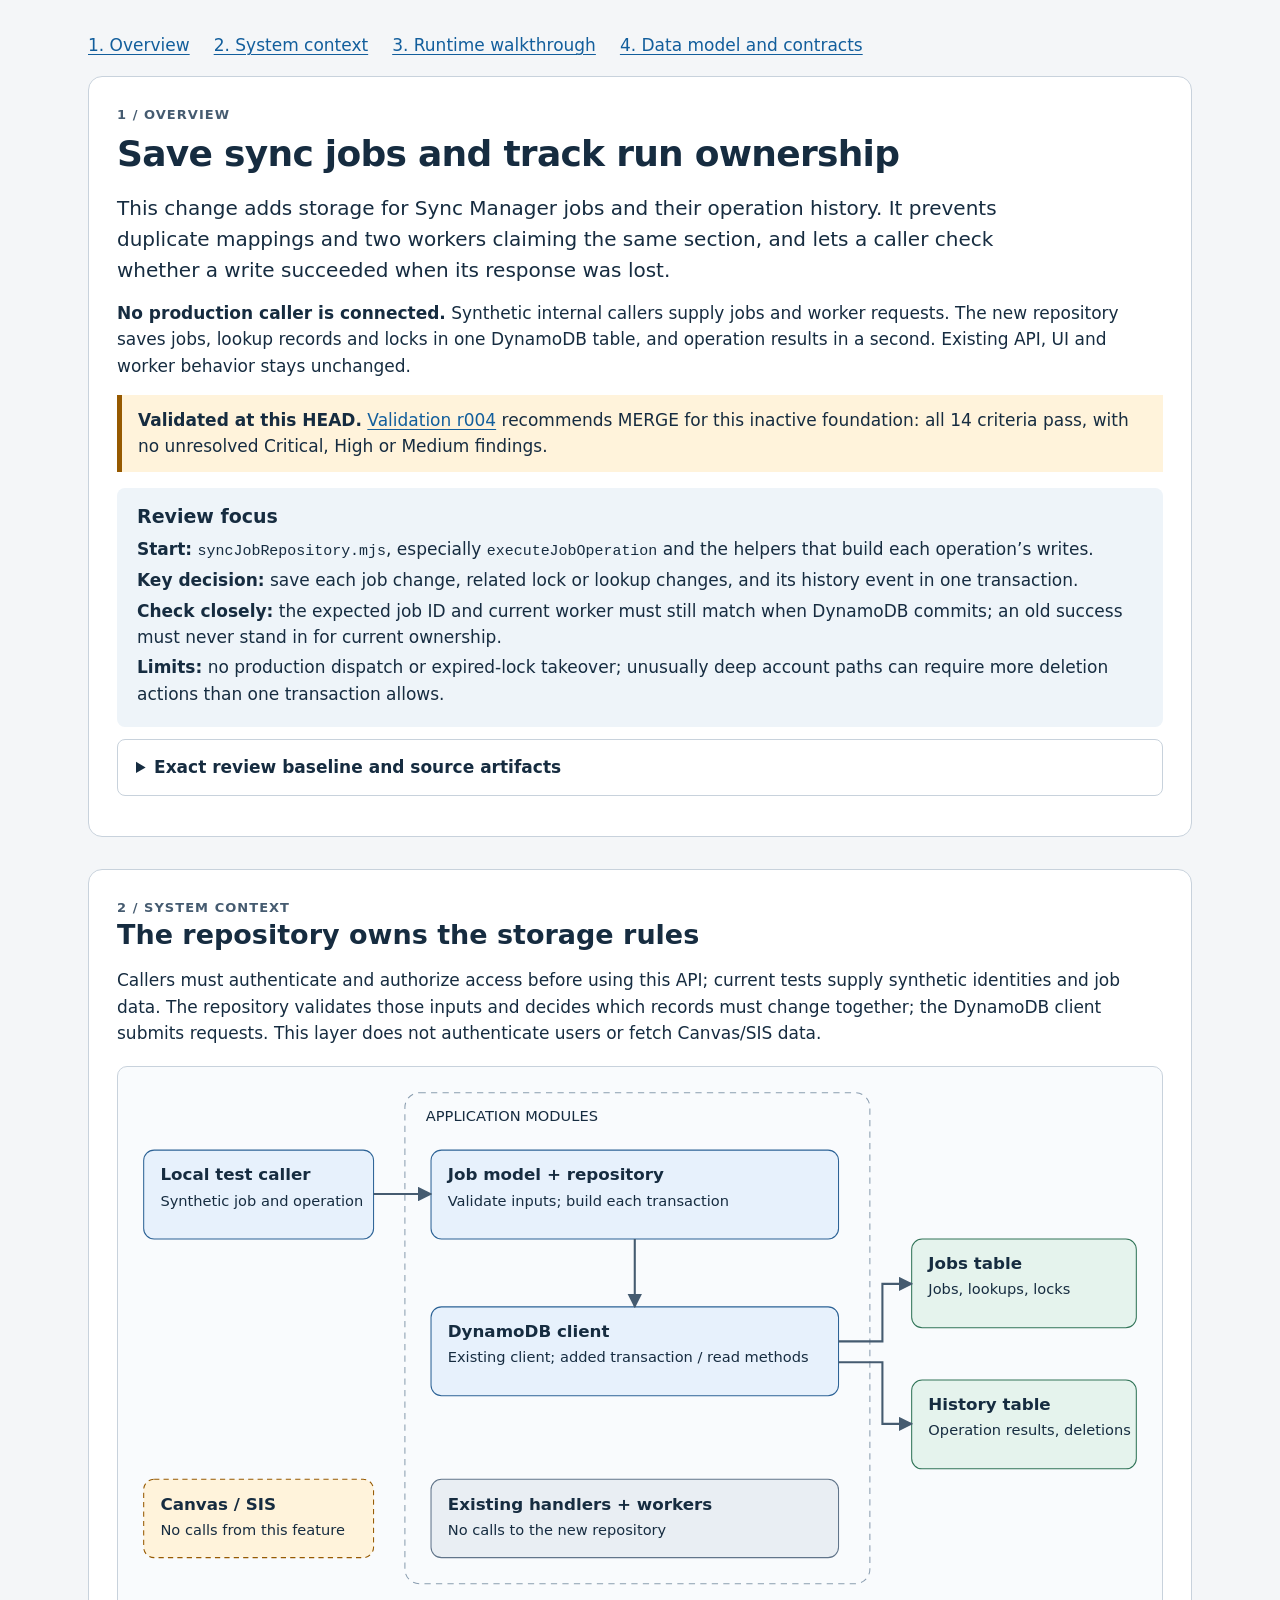
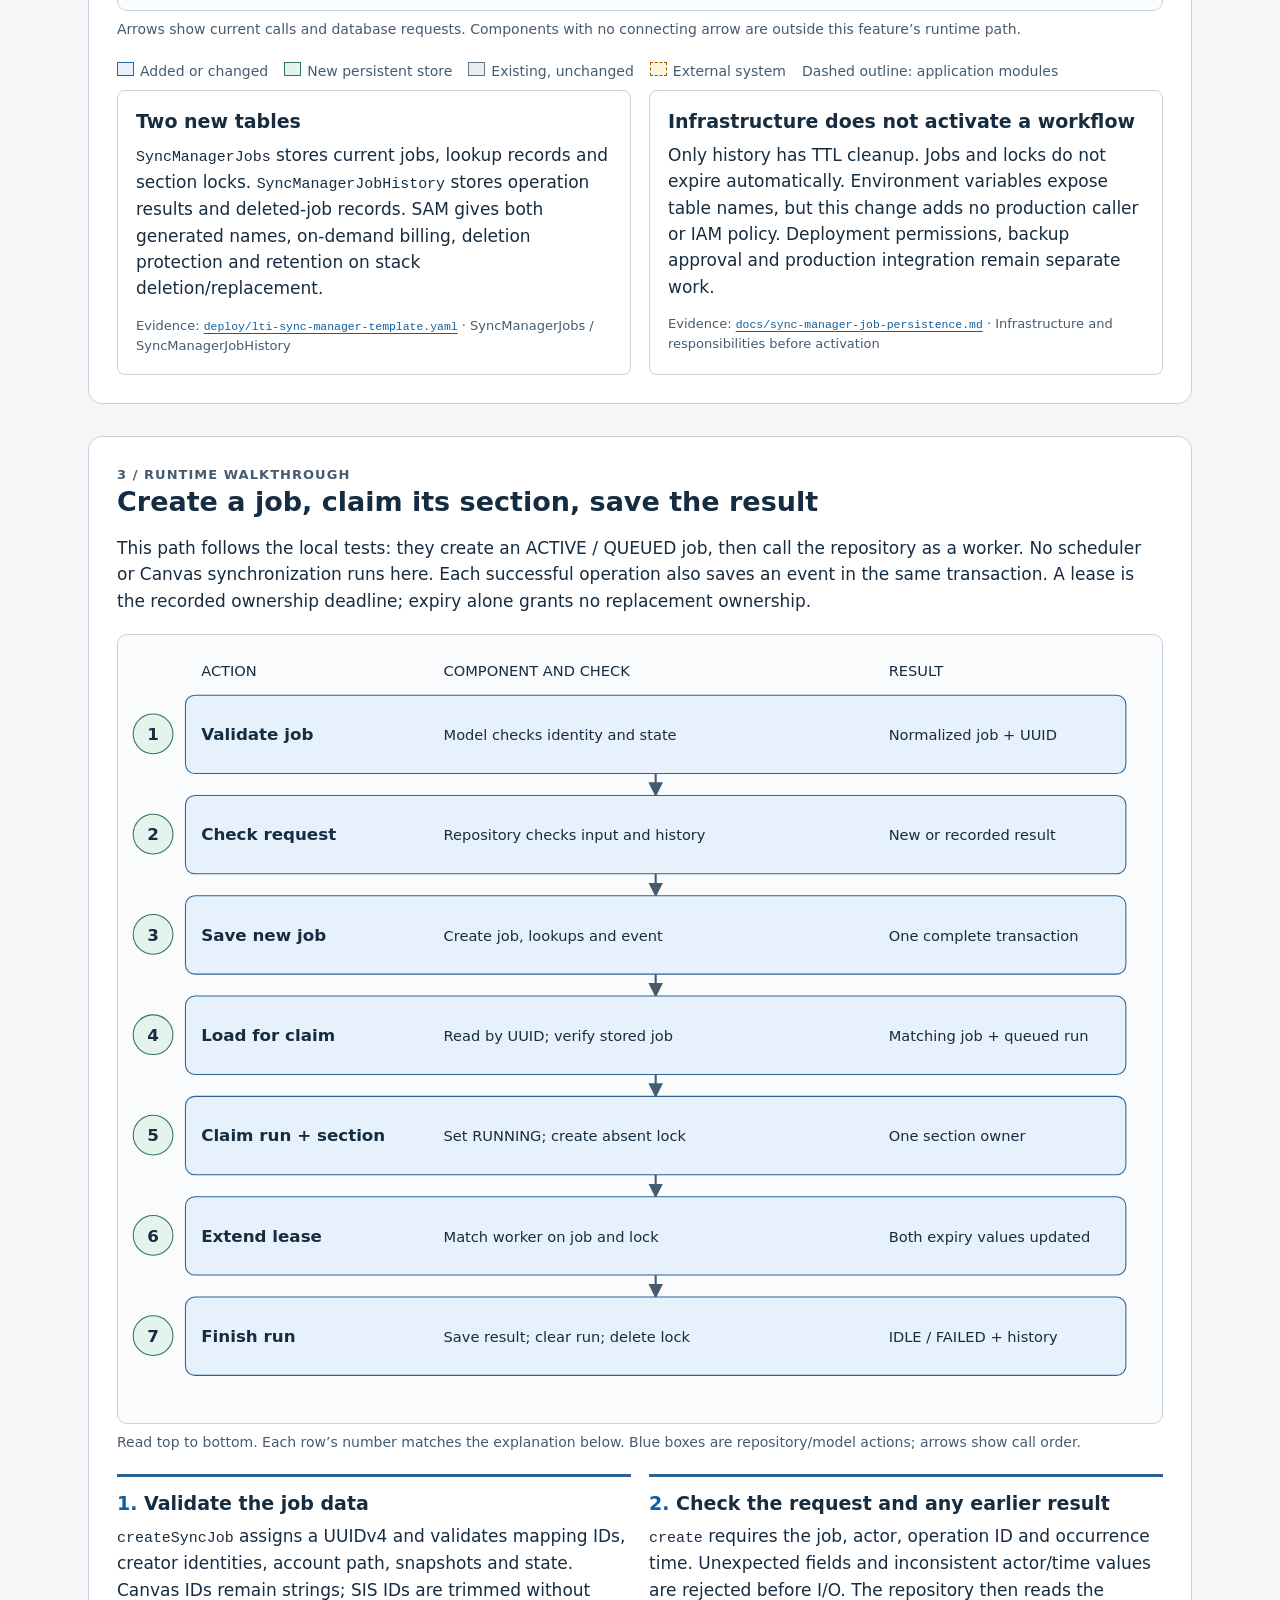
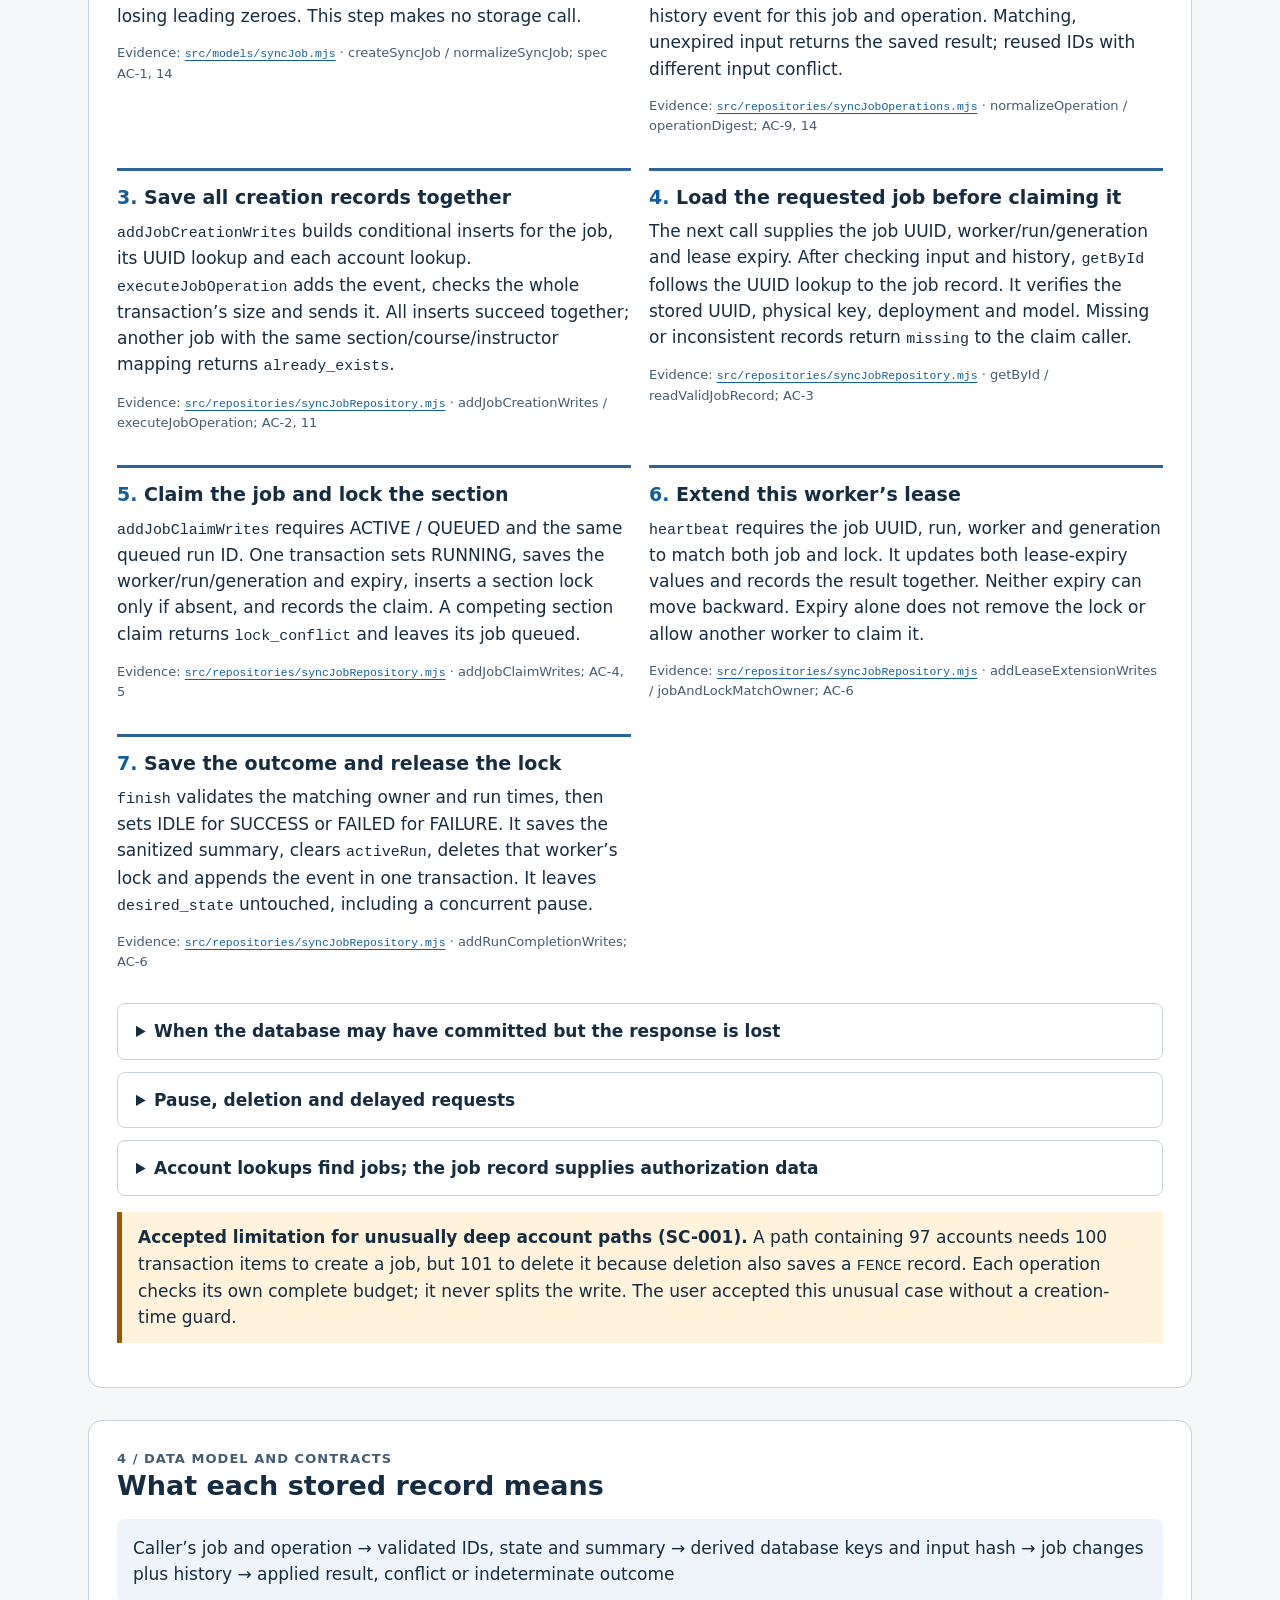
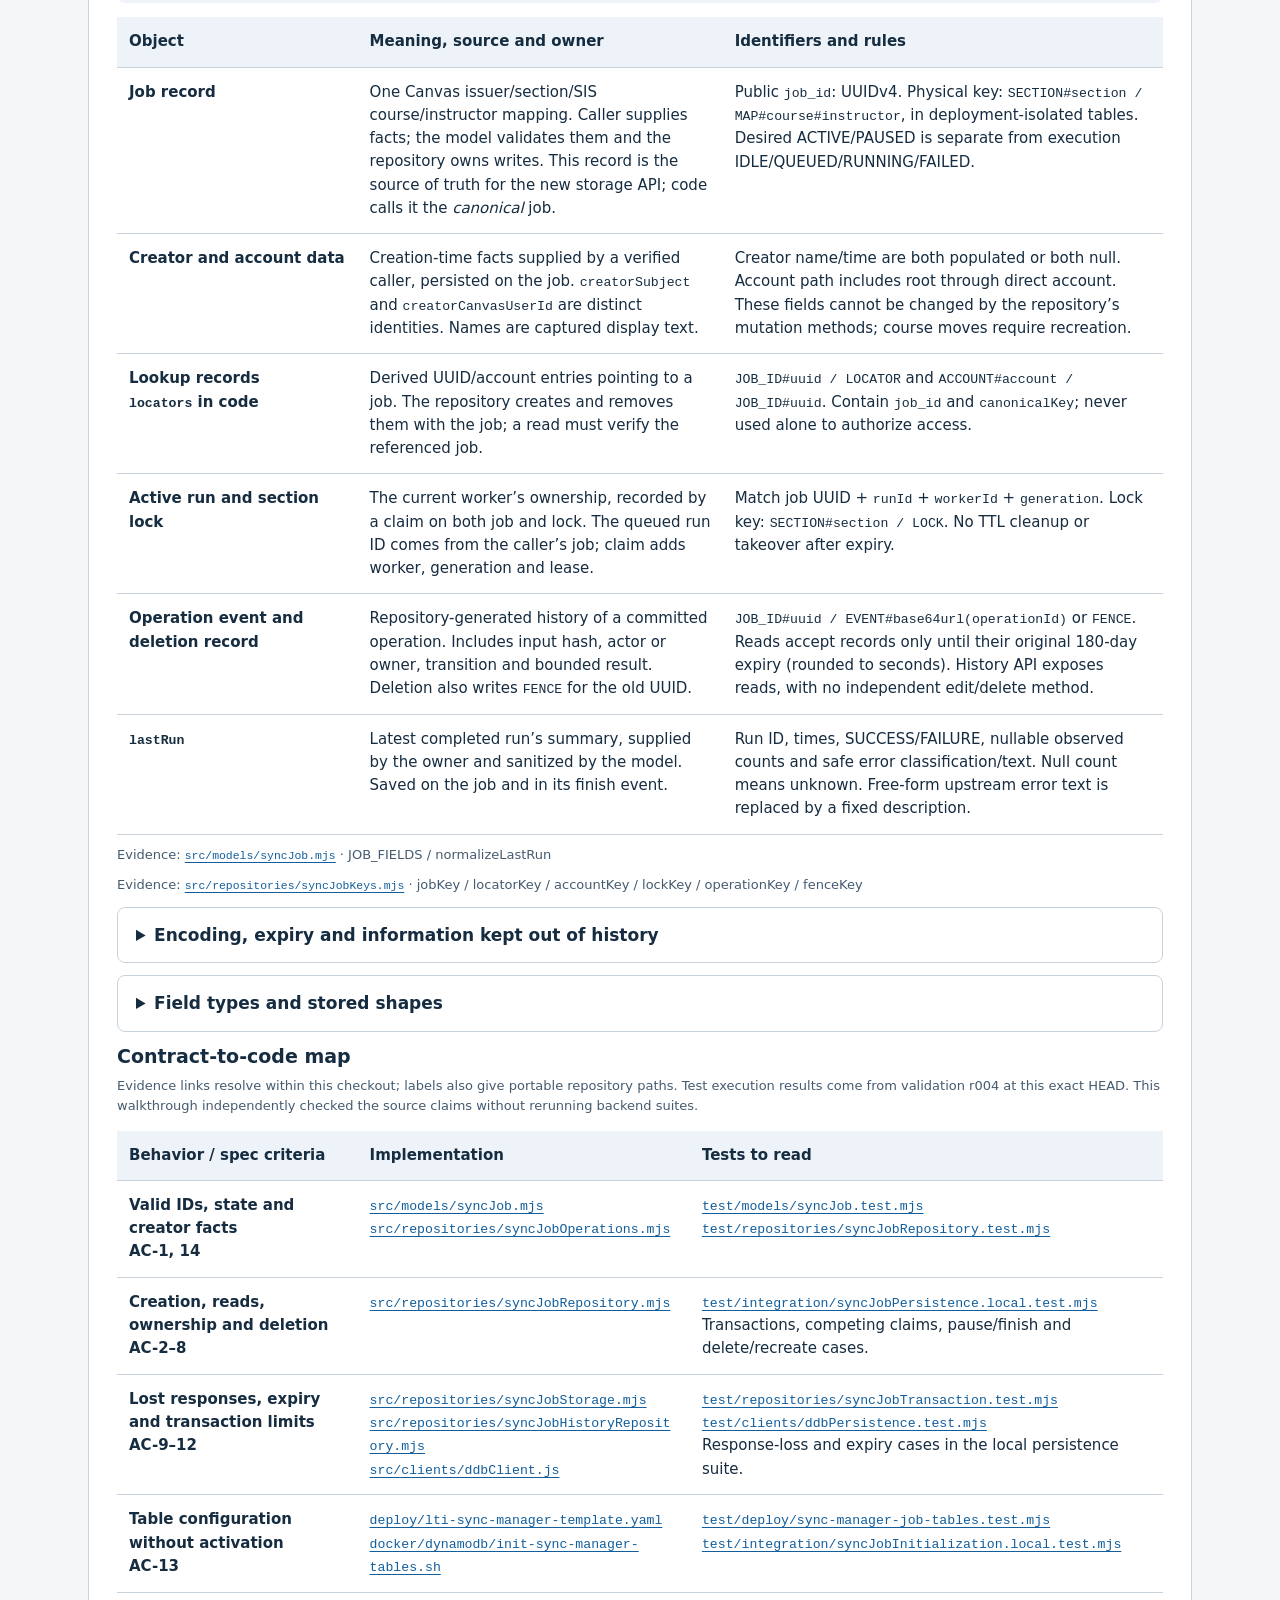
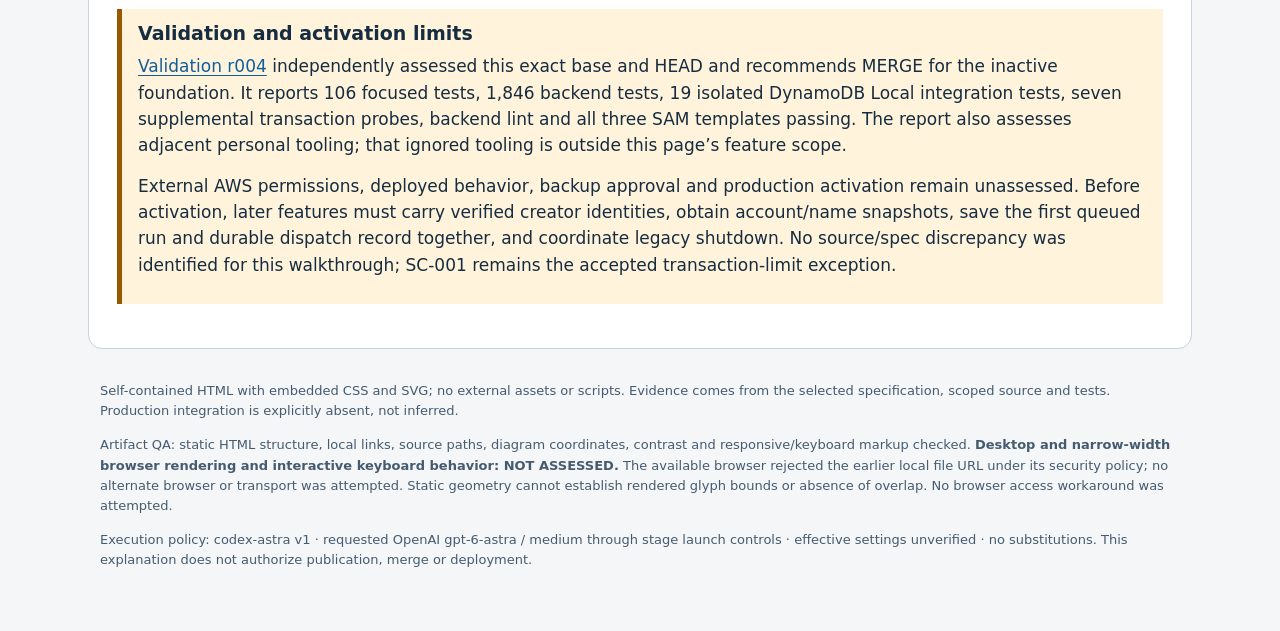
==== orbit/sync-manager-job-persistence-foundation/walkthrough-r003.html @ edbf06b1 "added orbit persistence walkthrough" ====
<!doctype html><html lang="en"><head><meta charset="utf-8"><meta name="viewport" content="width=device-width,initial-scale=1"><title>Sync Manager job storage — review walkthrough r003</title><style>*{box-sizing:border-box}html{scroll-behavior:auto}body{margin:0;background:#f4f6f8;color:#162c40;font:17px/1.55 system-ui,-apple-system,BlinkMacSystemFont,"Segoe UI",sans-serif}main{max-width:1160px;margin:auto;padding:32px 28px}section{margin:0 0 32px;background:white;border:1px solid #c8d2dc;border-radius:14px;padding:28px;scroll-margin-top:20px}h1{font-size:36px;line-height:1.15;margin:8px 0 18px;letter-spacing:-.02em}h2{font-size:27px;line-height:1.25;margin:0 0 16px}h3{font-size:19px;line-height:1.3;margin:0 0 8px}p{margin:8px 0 14px}a{color:#125e9c;text-underline-offset:3px}a:hover{text-decoration-thickness:3px}a:focus-visible,summary:focus-visible,.diagram:focus-visible,.table-wrap:focus-visible{outline:3px solid #8b3800;outline-offset:4px}nav{display:flex;flex-wrap:wrap;gap:12px 24px;margin:0 0 18px}.eyebrow{color:#455b70;font-size:13px;font-weight:750;letter-spacing:.08em;text-transform:uppercase}.lead{font-size:20px;max-width:950px}.notice{border-left:5px solid #965900;background:#fff3db;padding:12px 16px;margin:16px 0}.focus{background:#eef4f9;padding:16px 20px;border-radius:8px}.focus p{margin:4px 0}.meta{font-size:13px;color:#455b70}.meta code{font-size:12px}.grid{display:grid;grid-template-columns:1fr 1fr;gap:18px}.card{border:1px solid #c8d2dc;border-radius:8px;padding:18px}.evidence{display:block;font-size:13px;color:#455b70;margin-top:10px}code{font-family:ui-monospace,SFMono-Regular,Consolas,monospace;font-size:.88em;overflow-wrap:anywhere}figure{margin:20px 0}.diagram{overflow-x:auto;border:1px solid #c8d2dc;border-radius:10px;background:#f9fbfd;padding:10px}svg{display:block;width:100%;min-width:770px;height:auto}svg text{font-family:system-ui,-apple-system,sans-serif;fill:#162c40;font-size:16px}svg .small{font-size:14px}svg .bold{font-weight:700}figcaption,.legend{font-size:14px;color:#455b70;margin:8px 0}.legend{display:flex;gap:16px;flex-wrap:wrap}.key:before{content:"";display:inline-block;width:15px;height:12px;margin-right:6px;border:1px solid #61758a;background:#e9eef3}.key.new:before{background:#e7f1fc;border-color:#2d6396}.key.store:before{background:#e5f3ed;border-color:#327559}.key.external:before{background:#fff3db;border-style:dashed;border-color:#965900}.steps{list-style:none;counter-reset:steps;padding:0;display:grid;grid-template-columns:1fr 1fr;gap:18px}.steps li{counter-increment:steps;border-top:3px solid #2d6396;padding:14px 0}.steps h3:before{content:counter(steps) ". ";color:#125e9c}details{border:1px solid #c8d2dc;border-radius:8px;padding:14px 18px;margin:12px 0}summary{cursor:pointer;font-weight:700}details[open] summary{margin-bottom:14px}.table-wrap{overflow-x:auto}table{border-collapse:collapse;width:100%;font-size:15px;min-width:760px}th,td{text-align:left;vertical-align:top;border-bottom:1px solid #c8d2dc;padding:13px 12px}thead th{background:#edf3f8}tbody th{width:23%}.lineage{background:#eef4f9;padding:16px;border-radius:8px}footer{font-size:13px;color:#455b70;padding:0 12px 28px}ul{padding-left:23px}.skip{position:absolute;top:-100px;background:white;padding:12px}.skip:focus{top:4px;left:4px} @media(max-width:700px){main{padding:18px 12px}section{padding:20px 16px}h1{font-size:29px}h2{font-size:24px}.lead{font-size:18px}.grid,.steps{grid-template-columns:1fr}nav{gap:10px 16px}}@media print{body{background:white}main{max-width:none;padding:0}section{break-inside:avoid;page-break-inside:auto}nav,.skip{display:none}details{break-inside:avoid}}</style></head><body><a class="skip" href="#overview">Skip to overview</a><main><nav aria-label="Walkthrough sections"><a href="#overview">1. Overview</a><a href="#context">2. System context</a><a href="#runtime">3. Runtime walkthrough</a><a href="#contracts">4. Data model and contracts</a></nav>
<section id="overview" aria-labelledby="overview-heading"><div class="eyebrow">1 / Overview</div><h1 id="overview-heading">Save sync jobs and track run ownership</h1><p class="lead">This change adds storage for Sync Manager jobs and their operation history. It prevents duplicate mappings and two workers claiming the same section, and lets a caller check whether a write succeeded when its response was lost.</p><p><strong>No production caller is connected.</strong> Synthetic internal callers supply jobs and worker requests. The new repository saves jobs, lookup records and locks in one DynamoDB table, and operation results in a second. Existing API, UI and worker behavior stays unchanged.</p><div class="notice"><strong>Validated at this HEAD.</strong> <a href="../validation/validation-r004.md">Validation r004</a> recommends MERGE for this inactive foundation: all 14 criteria pass, with no unresolved Critical, High or Medium findings.</div><div class="focus"><h3>Review focus</h3><p><strong>Start:</strong> <code>syncJobRepository.mjs</code>, especially <code>executeJobOperation</code> and the helpers that build each operation’s writes.</p><p><strong>Key decision:</strong> save each job change, related lock or lookup changes, and its history event in one transaction.</p><p><strong>Check closely:</strong> the expected job ID and current worker must still match when DynamoDB commits; an old success must never stand in for current ownership.</p><p><strong>Limits:</strong> no production dispatch or expired-lock takeover; unusually deep account paths can require more deletion actions than one transaction allows.</p></div><details><summary>Exact review baseline and source artifacts</summary><p class="meta"><strong>Scope:</strong> full feature; no parent slices.<br><strong>BASE_REF:</strong> <code>d268d46f280cad1e3c72d91710f0715aad448614</code><br><strong>HEAD_REF:</strong> <code>688cba8c1a15430df081d29bf8e51b1354ecb012</code><br><strong>HEAD tree:</strong> <code>2defd126bb9c36b8cdbaefd891c8d96a2181274a</code><br><strong>Generated:</strong> 2026-09-18T01:47:40+00:00 · approved <a href="../specification/spec-r002.md">spec r002</a> · <a href="../run.md">run index</a></p></details></section>
<section id="context" aria-labelledby="context-heading"><div class="eyebrow">2 / System context</div><h2 id="context-heading">The repository owns the storage rules</h2><p>Callers must authenticate and authorize access before using this API; current tests supply synthetic identities and job data. The repository validates those inputs and decides which records must change together; the DynamoDB client submits requests. This layer does not authenticate users or fetch Canvas/SIS data.</p><figure><div class="diagram" tabindex="0" role="region" aria-label="System diagram; scroll horizontally on narrow screens"><svg viewBox="0 0 980 500" role="img" aria-labelledby="context-title context-desc"><title id="context-title">New storage modules and their current callers</title><desc id="context-desc">Local tests call the new job model and repository. The repository uses the existing DynamoDB client with added methods to read and write two new tables. Existing application handlers and workers are not connected to this repository; Canvas and SIS are not called.</desc><defs><marker id="context-arrow" viewBox="0 0 10 10" refX="9" refY="5" markerWidth="7" markerHeight="7" orient="auto"><path d="M0 0 L10 5 L0 10z" fill="#455b70"/></marker></defs><rect x="265" y="15" width="445" height="470" rx="14" fill="none" stroke="#8b9eb0" stroke-dasharray="6 5"/><text x="285" y="42" class="small">APPLICATION MODULES</text><rect x="15" y="70" width="220" height="85" rx="10" fill="#e7f1fc" stroke="#2d6396"/><text x="31" y="99" class="bold">Local test caller</text><text x="31" y="123" class="small">Synthetic job and operation</text><rect x="290" y="70" width="390" height="85" rx="10" fill="#e7f1fc" stroke="#2d6396"/><text x="306" y="99" class="bold">Job model + repository</text><text x="306" y="123" class="small">Validate inputs; build each transaction</text><rect x="290" y="220" width="390" height="85" rx="10" fill="#e7f1fc" stroke="#2d6396"/><text x="306" y="249" class="bold">DynamoDB client</text><text x="306" y="273" class="small">Existing client; added transaction / read methods</text><rect x="750" y="155" width="215" height="85" rx="10" fill="#e5f3ed" stroke="#327559"/><text x="766" y="184" class="bold">Jobs table</text><text x="766" y="208" class="small">Jobs, lookups, locks</text><rect x="750" y="290" width="215" height="85" rx="10" fill="#e5f3ed" stroke="#327559"/><text x="766" y="319" class="bold">History table</text><text x="766" y="343" class="small">Operation results, deletions</text><rect x="290" y="385" width="390" height="75" rx="10" fill="#e9eef3" stroke="#61758a"/><text x="306" y="414" class="bold">Existing handlers + workers</text><text x="306" y="438" class="small">No calls to the new repository</text><rect x="15" y="385" width="220" height="75" rx="10" fill="#fff3db" stroke="#965900" stroke-dasharray="5 4"/><text x="31" y="414" class="bold">Canvas / SIS</text><text x="31" y="438" class="small">No calls from this feature</text><path d="M235 112 H290" fill="none" stroke="#455b70" stroke-width="2" marker-end="url(#context-arrow)"/><path d="M485 155 V220" fill="none" stroke="#455b70" stroke-width="2" marker-end="url(#context-arrow)"/><path d="M680 253 H722 V198 H750" fill="none" stroke="#455b70" stroke-width="2" marker-end="url(#context-arrow)"/><path d="M680 273 H722 V332 H750" fill="none" stroke="#455b70" stroke-width="2" marker-end="url(#context-arrow)"/></svg></div><figcaption>Arrows show current calls and database requests. Components with no connecting arrow are outside this feature’s runtime path.</figcaption></figure><div class="legend" aria-label="Diagram legend"><span class="key new">Added or changed</span><span class="key store">New persistent store</span><span class="key">Existing, unchanged</span><span class="key external">External system</span><span>Dashed outline: application modules</span></div><div class="grid"><div class="card"><h3>Two new tables</h3><p><code>SyncManagerJobs</code> stores current jobs, lookup records and section locks. <code>SyncManagerJobHistory</code> stores operation results and deleted-job records. SAM gives both generated names, on-demand billing, deletion protection and retention on stack deletion/replacement.</p><span class="evidence">Evidence: <a href="../../../../../deploy/lti-sync-manager-template.yaml"><code>deploy/lti-sync-manager-template.yaml</code></a> · SyncManagerJobs / SyncManagerJobHistory</span></div><div class="card"><h3>Infrastructure does not activate a workflow</h3><p>Only history has TTL cleanup. Jobs and locks do not expire automatically. Environment variables expose table names, but this change adds no production caller or IAM policy. Deployment permissions, backup approval and production integration remain separate work.</p><span class="evidence">Evidence: <a href="../../../../../docs/sync-manager-job-persistence.md"><code>docs/sync-manager-job-persistence.md</code></a> · Infrastructure and responsibilities before activation</span></div></div></section>
<section id="runtime" aria-labelledby="runtime-heading"><div class="eyebrow">3 / Runtime walkthrough</div><h2 id="runtime-heading">Create a job, claim its section, save the result</h2><p>This path follows the local tests: they create an ACTIVE / QUEUED job, then call the repository as a worker. No scheduler or Canvas synchronization runs here. Each successful operation also saves an event in the same transaction. A lease is the recorded ownership deadline; expiry alone grants no replacement ownership.</p><figure><div class="diagram" tabindex="0" role="region" aria-label="Numbered runtime diagram; scroll horizontally on narrow screens"><svg viewBox="0 0 980 735" role="img" aria-labelledby="runtime-title runtime-desc"><title id="runtime-title">A local test creates, claims and completes a sync job</title><desc id="runtime-desc">Seven steps show input validation, replay checks, creation, verified lookup, claiming a section, extending ownership and completion. Writes update the job and related records together with an operation event. The text below explains each step and the failure paths.</desc><defs><marker id="runtime-arrow" viewBox="0 0 10 10" refX="9" refY="5" markerWidth="7" markerHeight="7" orient="auto"><path d="M0 0 L10 5 L0 10z" fill="#455b70"/></marker></defs><text x="70" y="30" class="small">ACTION</text><text x="302" y="30" class="small">COMPONENT AND CHECK</text><text x="728" y="30" class="small">RESULT</text><rect x="55" y="48" width="900" height="75" rx="9" fill="#e7f1fc" stroke="#2d6396"/><circle cx="24" cy="85" r="19" fill="#e5f3ed" stroke="#327559"/><text x="24" y="91" text-anchor="middle" class="bold">1</text><text x="70" y="91" class="bold">Validate job</text><text x="302" y="91" class="small">Model checks identity and state</text><text x="728" y="91" class="small">Normalized job + UUID</text><path d="M505 123 V144" fill="none" stroke="#455b70" stroke-width="2" marker-end="url(#runtime-arrow)"/><rect x="55" y="144" width="900" height="75" rx="9" fill="#e7f1fc" stroke="#2d6396"/><circle cx="24" cy="181" r="19" fill="#e5f3ed" stroke="#327559"/><text x="24" y="187" text-anchor="middle" class="bold">2</text><text x="70" y="187" class="bold">Check request</text><text x="302" y="187" class="small">Repository checks input and history</text><text x="728" y="187" class="small">New or recorded result</text><path d="M505 219 V240" fill="none" stroke="#455b70" stroke-width="2" marker-end="url(#runtime-arrow)"/><rect x="55" y="240" width="900" height="75" rx="9" fill="#e7f1fc" stroke="#2d6396"/><circle cx="24" cy="277" r="19" fill="#e5f3ed" stroke="#327559"/><text x="24" y="283" text-anchor="middle" class="bold">3</text><text x="70" y="283" class="bold">Save new job</text><text x="302" y="283" class="small">Create job, lookups and event</text><text x="728" y="283" class="small">One complete transaction</text><path d="M505 315 V336" fill="none" stroke="#455b70" stroke-width="2" marker-end="url(#runtime-arrow)"/><rect x="55" y="336" width="900" height="75" rx="9" fill="#e7f1fc" stroke="#2d6396"/><circle cx="24" cy="373" r="19" fill="#e5f3ed" stroke="#327559"/><text x="24" y="379" text-anchor="middle" class="bold">4</text><text x="70" y="379" class="bold">Load for claim</text><text x="302" y="379" class="small">Read by UUID; verify stored job</text><text x="728" y="379" class="small">Matching job + queued run</text><path d="M505 411 V432" fill="none" stroke="#455b70" stroke-width="2" marker-end="url(#runtime-arrow)"/><rect x="55" y="432" width="900" height="75" rx="9" fill="#e7f1fc" stroke="#2d6396"/><circle cx="24" cy="469" r="19" fill="#e5f3ed" stroke="#327559"/><text x="24" y="475" text-anchor="middle" class="bold">5</text><text x="70" y="475" class="bold">Claim run + section</text><text x="302" y="475" class="small">Set RUNNING; create absent lock</text><text x="728" y="475" class="small">One section owner</text><path d="M505 507 V528" fill="none" stroke="#455b70" stroke-width="2" marker-end="url(#runtime-arrow)"/><rect x="55" y="528" width="900" height="75" rx="9" fill="#e7f1fc" stroke="#2d6396"/><circle cx="24" cy="565" r="19" fill="#e5f3ed" stroke="#327559"/><text x="24" y="571" text-anchor="middle" class="bold">6</text><text x="70" y="571" class="bold">Extend lease</text><text x="302" y="571" class="small">Match worker on job and lock</text><text x="728" y="571" class="small">Both expiry values updated</text><path d="M505 603 V624" fill="none" stroke="#455b70" stroke-width="2" marker-end="url(#runtime-arrow)"/><rect x="55" y="624" width="900" height="75" rx="9" fill="#e7f1fc" stroke="#2d6396"/><circle cx="24" cy="661" r="19" fill="#e5f3ed" stroke="#327559"/><text x="24" y="667" text-anchor="middle" class="bold">7</text><text x="70" y="667" class="bold">Finish run</text><text x="302" y="667" class="small">Save result; clear run; delete lock</text><text x="728" y="667" class="small">IDLE / FAILED + history</text></svg></div><figcaption>Read top to bottom. Each row’s number matches the explanation below. Blue boxes are repository/model actions; arrows show call order.</figcaption></figure><ol class="steps">
<li><h3>Validate the job data</h3><p><code>createSyncJob</code> assigns a UUIDv4 and validates mapping IDs, creator identities, account path, snapshots and state. Canvas IDs remain strings; SIS IDs are trimmed without losing leading zeroes. This step makes no storage call.</p><span class="evidence">Evidence: <a href="../../../../../src/models/syncJob.mjs"><code>src/models/syncJob.mjs</code></a> · createSyncJob / normalizeSyncJob; spec AC-1, 14</span></li>
<li><h3>Check the request and any earlier result</h3><p><code>create</code> requires the job, actor, operation ID and occurrence time. Unexpected fields and inconsistent actor/time values are rejected before I/O. The repository then reads the history event for this job and operation. Matching, unexpired input returns the saved result; reused IDs with different input conflict.</p><span class="evidence">Evidence: <a href="../../../../../src/repositories/syncJobOperations.mjs"><code>src/repositories/syncJobOperations.mjs</code></a> · normalizeOperation / operationDigest; AC-9, 14</span></li>
<li><h3>Save all creation records together</h3><p><code>addJobCreationWrites</code> builds conditional inserts for the job, its UUID lookup and each account lookup. <code>executeJobOperation</code> adds the event, checks the whole transaction’s size and sends it. All inserts succeed together; another job with the same section/course/instructor mapping returns <code>already_exists</code>.</p><span class="evidence">Evidence: <a href="../../../../../src/repositories/syncJobRepository.mjs"><code>src/repositories/syncJobRepository.mjs</code></a> · addJobCreationWrites / executeJobOperation; AC-2, 11</span></li>
<li><h3>Load the requested job before claiming it</h3><p>The next call supplies the job UUID, worker/run/generation and lease expiry. After checking input and history, <code>getById</code> follows the UUID lookup to the job record. It verifies the stored UUID, physical key, deployment and model. Missing or inconsistent records return <code>missing</code> to the claim caller.</p><span class="evidence">Evidence: <a href="../../../../../src/repositories/syncJobRepository.mjs"><code>src/repositories/syncJobRepository.mjs</code></a> · getById / readValidJobRecord; AC-3</span></li>
<li><h3>Claim the job and lock the section</h3><p><code>addJobClaimWrites</code> requires ACTIVE / QUEUED and the same queued run ID. One transaction sets RUNNING, saves the worker/run/generation and expiry, inserts a section lock only if absent, and records the claim. A competing section claim returns <code>lock_conflict</code> and leaves its job queued.</p><span class="evidence">Evidence: <a href="../../../../../src/repositories/syncJobRepository.mjs"><code>src/repositories/syncJobRepository.mjs</code></a> · addJobClaimWrites; AC-4, 5</span></li>
<li><h3>Extend this worker’s lease</h3><p><code>heartbeat</code> requires the job UUID, run, worker and generation to match both job and lock. It updates both lease-expiry values and records the result together. Neither expiry can move backward. Expiry alone does not remove the lock or allow another worker to claim it.</p><span class="evidence">Evidence: <a href="../../../../../src/repositories/syncJobRepository.mjs"><code>src/repositories/syncJobRepository.mjs</code></a> · addLeaseExtensionWrites / jobAndLockMatchOwner; AC-6</span></li>
<li><h3>Save the outcome and release the lock</h3><p><code>finish</code> validates the matching owner and run times, then sets IDLE for SUCCESS or FAILED for FAILURE. It saves the sanitized summary, clears <code>activeRun</code>, deletes that worker’s lock and appends the event in one transaction. It leaves <code>desired_state</code> untouched, including a concurrent pause.</p><span class="evidence">Evidence: <a href="../../../../../src/repositories/syncJobRepository.mjs"><code>src/repositories/syncJobRepository.mjs</code></a> · addRunCompletionWrites; AC-6</span></li></ol>
<details><summary>When the database may have committed but the response is lost</summary><p>The client disables automatic SDK transaction retries. For an uncertain result, the repository reads the exact operation event instead of resending the write. A matching unexpired event returns <code>status: 'applied', recovered: true</code>. Missing, expired or unreadable history returns <code>indeterminate</code>: the caller still cannot tell whether the write committed.</p><p><code>checkOperationOutcome(type, input)</code> checks again without writing. The caller keeps the original operation ID, input and timestamps. Use operation type <code>desired</code> when checking a <code>changeDesiredState</code> result. Confirmed contention/capacity failures use bounded retries; business-condition failures and invalid requests are handled separately.</p><p>For a recovered claim, <code>ownershipCurrent</code> is true only if the current job and section lock still match that worker. A previously successful claim alone does not allow a worker to start external work.</p><span class="evidence">Evidence: <a href="../../../../../src/repositories/syncJobRepository.mjs"><code>src/repositories/syncJobRepository.mjs</code></a> · checkOperationOutcome / checkRecordedOperationResult / executeJobOperation</span><span class="evidence">Evidence: <a href="../../../../../src/clients/ddbClient.js"><code>src/clients/ddbClient.js</code></a> · transactWrite</span><span class="evidence">Evidence: <a href="../../../../../src/utils/errorClassifier.js"><code>src/utils/errorClassifier.js</code></a> · classifyDynamoDbTransactionError; AC-9, 12</span></details>
<details><summary>Pause, deletion and delayed requests</summary><p><strong>Pause first:</strong> a later claim fails. <strong>Claim first:</strong> pause changes desired state while the worker remains RUNNING and may still finish. Conditions are checked at commit, so a stale preliminary read cannot overwrite another operation’s fields.</p><p><strong>Delete:</strong> a nonrunning job can be removed together with every lookup record. The same transaction saves a deletion event and a deleted-job record, called <code>FENCE</code> in storage. Running jobs cannot be deleted.</p><p>A recreated mapping receives a new UUID. Every mutation checks the requested UUID; delayed requests for the deleted job cannot modify its replacement, even after deletion history expires. There is no lock takeover or recovery worker in this change.</p><span class="evidence">Evidence: <a href="../../../../../src/repositories/syncJobRepository.mjs"><code>src/repositories/syncJobRepository.mjs</code></a> · addDesiredStateWrite / addJobDeletionWrites; AC-4–8</span></details>
<details><summary>Account lookups find jobs; the job record supplies authorization data</summary><p><code>listJobLocatorsForAccount</code> returns lookup records and a continuation key. <code>loadJobsFromLocators</code> batch-loads the matching jobs with consistent reads, checks their UUID, key and deployment, and excludes missing or inconsistent jobs. Unprocessed keys are retried; exhausted retries throw <code>INCOMPLETE_READ</code>.</p><p><code>authorizationResource(job)</code> selects only the issuer, root account and inclusive account path for the existing authorization policy. Lookup records and display names never grant access. The existing list endpoint is not switched to these methods.</p><span class="evidence">Evidence: <a href="../../../../../src/repositories/syncJobRepository.mjs"><code>src/repositories/syncJobRepository.mjs</code></a> · listJobLocatorsForAccount / loadJobsFromLocators</span><span class="evidence">Evidence: <a href="../../../../../src/repositories/syncJobStorage.mjs"><code>src/repositories/syncJobStorage.mjs</code></a> · readBatch; AC-3, 12</span></details>
<div class="notice"><strong>Accepted limitation for unusually deep account paths (SC-001).</strong> A path containing 97 accounts needs 100 transaction items to create a job, but 101 to delete it because deletion also saves a <code>FENCE</code> record. Each operation checks its own complete budget; it never splits the write. The user accepted this unusual case without a creation-time guard.</div></section>
<section id="contracts" aria-labelledby="contracts-heading"><div class="eyebrow">4 / Data model and contracts</div><h2 id="contracts-heading">What each stored record means</h2><p class="lineage">Caller’s job and operation → validated IDs, state and summary → derived database keys and input hash → job changes plus history → applied result, conflict or indeterminate outcome</p><div class="table-wrap" tabindex="0" role="region" aria-label="Data objects; scroll horizontally on narrow screens"><table><thead><tr><th scope="col">Object</th><th scope="col">Meaning, source and owner</th><th scope="col">Identifiers and rules</th></tr></thead><tbody>
<tr><th scope="row">Job record</th><td>One Canvas issuer/section/SIS course/instructor mapping. Caller supplies facts; the model validates them and the repository owns writes. This record is the source of truth for the new storage API; code calls it the <em>canonical</em> job.</td><td>Public <code>job_id</code>: UUIDv4. Physical key: <code>SECTION#section / MAP#course#instructor</code>, in deployment-isolated tables. Desired ACTIVE/PAUSED is separate from execution IDLE/QUEUED/RUNNING/FAILED.</td></tr>
<tr><th scope="row">Creator and account data</th><td>Creation-time facts supplied by a verified caller, persisted on the job. <code>creatorSubject</code> and <code>creatorCanvasUserId</code> are distinct identities. Names are captured display text.</td><td>Creator name/time are both populated or both null. Account path includes root through direct account. These fields cannot be changed by the repository’s mutation methods; course moves require recreation.</td></tr>
<tr><th scope="row">Lookup records<br><code>locators</code> in code</th><td>Derived UUID/account entries pointing to a job. The repository creates and removes them with the job; a read must verify the referenced job.</td><td><code>JOB_ID#uuid / LOCATOR</code> and <code>ACCOUNT#account / JOB_ID#uuid</code>. Contain <code>job_id</code> and <code>canonicalKey</code>; never used alone to authorize access.</td></tr>
<tr><th scope="row">Active run and section lock</th><td>The current worker’s ownership, recorded by a claim on both job and lock. The queued run ID comes from the caller’s job; claim adds worker, generation and lease.</td><td>Match job UUID + <code>runId</code> + <code>workerId</code> + <code>generation</code>. Lock key: <code>SECTION#section / LOCK</code>. No TTL cleanup or takeover after expiry.</td></tr>
<tr><th scope="row">Operation event and deletion record</th><td>Repository-generated history of a committed operation. Includes input hash, actor or owner, transition and bounded result. Deletion also writes <code>FENCE</code> for the old UUID.</td><td><code>JOB_ID#uuid / EVENT#base64url(operationId)</code> or <code>FENCE</code>. Reads accept records only until their original 180-day expiry (rounded to seconds). History API exposes reads, with no independent edit/delete method.</td></tr>
<tr><th scope="row"><code>lastRun</code></th><td>Latest completed run’s summary, supplied by the owner and sanitized by the model. Saved on the job and in its finish event.</td><td>Run ID, times, SUCCESS/FAILURE, nullable observed counts and safe error classification/text. Null count means unknown. Free-form upstream error text is replaced by a fixed description.</td></tr>
</tbody></table></div><span class="evidence">Evidence: <a href="../../../../../src/models/syncJob.mjs"><code>src/models/syncJob.mjs</code></a> · JOB_FIELDS / normalizeLastRun</span><span class="evidence">Evidence: <a href="../../../../../src/repositories/syncJobKeys.mjs"><code>src/repositories/syncJobKeys.mjs</code></a> · jobKey / locatorKey / accountKey / lockKey / operationKey / fenceKey</span>
<details><summary>Encoding, expiry and information kept out of history</summary><p>Canvas IDs stay positive decimal strings, including values too large for safe JavaScript integers. SIS IDs lose surrounding whitespace but retain leading zeroes. <code>operationId</code> is a caller-supplied string used as-is, then reversibly encoded as UTF-8/base64url for the key. Events sort by that encoded ID, not by occurrence time.</p><p>A SHA-256 hash of normalized operation input and type detects changed-input reuse, including changed timestamps. Application times are integer Unix milliseconds; <code>expires_at</code> is the original occurrence time plus 180 days, rounded up to seconds. Reads ignore expired records even before DynamoDB physically removes them. A retry does not extend retention.</p><p>History excludes full job/mapping, creator-name and account/display snapshots. It retains actor or worker identities for internal use; it is not anonymous telemetry. It excludes raw upstream error payloads.</p><span class="evidence">Evidence: <a href="../../../../../src/repositories/syncJobOperations.mjs"><code>src/repositories/syncJobOperations.mjs</code></a> · operationDigest / createOperationEvent</span><span class="evidence">Evidence: <a href="../../../../../src/repositories/syncJobHistoryRepository.mjs"><code>src/repositories/syncJobHistoryRepository.mjs</code></a> · getOperation / getFence / query; AC-9, 10</span></details>
<details><summary>Field types and stored shapes</summary><p><strong>All jobs:</strong> string UUID <code>job_id</code>; string mapping/deployment IDs; string creator subject and Canvas user ID; inclusive string account path; integer millisecond capture/creation times; creator/display snapshots; desired and execution states; nullable <code>activeRun</code> and <code>lastRun</code>. Fields are closed: extra or missing fields fail validation. State is supplied by the caller, not silently defaulted.</p><p><strong>Queued run:</strong> <code>{runId, queuedAt}</code>. <strong>Running run:</strong> adds <code>workerId, generation, startedAt, leaseExpiresAt</code>. Generation is a positive safe integer. <strong>Lock:</strong> keys plus <code>job_id, runId, workerId, generation, leaseExpiresAt</code>.</p><p><strong>Event:</strong> keys plus <code>job_id, operationId, operationType, inputDigest, occurredAt, expires_at, actor, owner, transition, result</code>. <strong>Deletion record:</strong> keys plus <code>job_id, operationId, occurredAt, expires_at</code>. Events retain the operation result, not a copy of the whole job.</p><p>See <a href="../../../../../docs/sync-manager-job-persistence.md">the complete persistence schema and synthetic JSON examples</a> for every required field, nullable value and operation result.</p></details><h3>Contract-to-code map</h3><p class="meta">Evidence links resolve within this checkout; labels also give portable repository paths. Test execution results come from validation r004 at this exact HEAD. This walkthrough independently checked the source claims without rerunning backend suites.</p><div class="table-wrap" tabindex="0" role="region" aria-label="Contract and test evidence; scroll horizontally on narrow screens"><table><thead><tr><th scope="col">Behavior / spec criteria</th><th scope="col">Implementation</th><th scope="col">Tests to read</th></tr></thead><tbody>
<tr><th scope="row">Valid IDs, state and creator facts<br>AC-1, 14</th><td><a href="../../../../../src/models/syncJob.mjs"><code>src/models/syncJob.mjs</code></a><br><a href="../../../../../src/repositories/syncJobOperations.mjs"><code>src/repositories/syncJobOperations.mjs</code></a></td><td><a href="../../../../../test/models/syncJob.test.mjs"><code>test/models/syncJob.test.mjs</code></a><br><a href="../../../../../test/repositories/syncJobRepository.test.mjs"><code>test/repositories/syncJobRepository.test.mjs</code></a></td></tr>
<tr><th scope="row">Creation, reads, ownership and deletion<br>AC-2–8</th><td><a href="../../../../../src/repositories/syncJobRepository.mjs"><code>src/repositories/syncJobRepository.mjs</code></a></td><td><a href="../../../../../test/integration/syncJobPersistence.local.test.mjs"><code>test/integration/syncJobPersistence.local.test.mjs</code></a><br>Transactions, competing claims, pause/finish and delete/recreate cases.</td></tr>
<tr><th scope="row">Lost responses, expiry and transaction limits<br>AC-9–12</th><td><a href="../../../../../src/repositories/syncJobStorage.mjs"><code>src/repositories/syncJobStorage.mjs</code></a><br><a href="../../../../../src/repositories/syncJobHistoryRepository.mjs"><code>src/repositories/syncJobHistoryRepository.mjs</code></a><br><a href="../../../../../src/clients/ddbClient.js"><code>src/clients/ddbClient.js</code></a></td><td><a href="../../../../../test/repositories/syncJobTransaction.test.mjs"><code>test/repositories/syncJobTransaction.test.mjs</code></a><br><a href="../../../../../test/clients/ddbPersistence.test.mjs"><code>test/clients/ddbPersistence.test.mjs</code></a><br>Response-loss and expiry cases in the local persistence suite.</td></tr>
<tr><th scope="row">Table configuration without activation<br>AC-13</th><td><a href="../../../../../deploy/lti-sync-manager-template.yaml"><code>deploy/lti-sync-manager-template.yaml</code></a><br><a href="../../../../../docker/dynamodb/init-sync-manager-tables.sh"><code>docker/dynamodb/init-sync-manager-tables.sh</code></a></td><td><a href="../../../../../test/deploy/sync-manager-job-tables.test.mjs"><code>test/deploy/sync-manager-job-tables.test.mjs</code></a><br><a href="../../../../../test/integration/syncJobInitialization.local.test.mjs"><code>test/integration/syncJobInitialization.local.test.mjs</code></a></td></tr>
</tbody></table></div><div class="notice"><h3>Validation and activation limits</h3><p><a href="../validation/validation-r004.md">Validation r004</a> independently assessed this exact base and HEAD and recommends MERGE for the inactive foundation. It reports 106 focused tests, 1,846 backend tests, 19 isolated DynamoDB Local integration tests, seven supplemental transaction probes, backend lint and all three SAM templates passing. The report also assesses adjacent personal tooling; that ignored tooling is outside this page’s feature scope.</p><p>External AWS permissions, deployed behavior, backup approval and production activation remain unassessed. Before activation, later features must carry verified creator identities, obtain account/name snapshots, save the first queued run and durable dispatch record together, and coordinate legacy shutdown. No source/spec discrepancy was identified for this walkthrough; SC-001 remains the accepted transaction-limit exception.</p></div></section><footer><p>Self-contained HTML with embedded CSS and SVG; no external assets or scripts. Evidence comes from the selected specification, scoped source and tests. Production integration is explicitly absent, not inferred.</p><p>Artifact QA: static HTML structure, local links, source paths, diagram coordinates, contrast and responsive/keyboard markup checked. <strong>Desktop and narrow-width browser rendering and interactive keyboard behavior: NOT ASSESSED.</strong> The available browser rejected the earlier local file URL under its security policy; no alternate browser or transport was attempted. Static geometry cannot establish rendered glyph bounds or absence of overlap. No browser access workaround was attempted.</p><p>Execution policy: codex-astra v1 · requested OpenAI gpt-6-astra / medium through stage launch controls · effective settings unverified · no substitutions. This explanation does not authorize publication, merge or deployment.</p></footer></main></body></html>
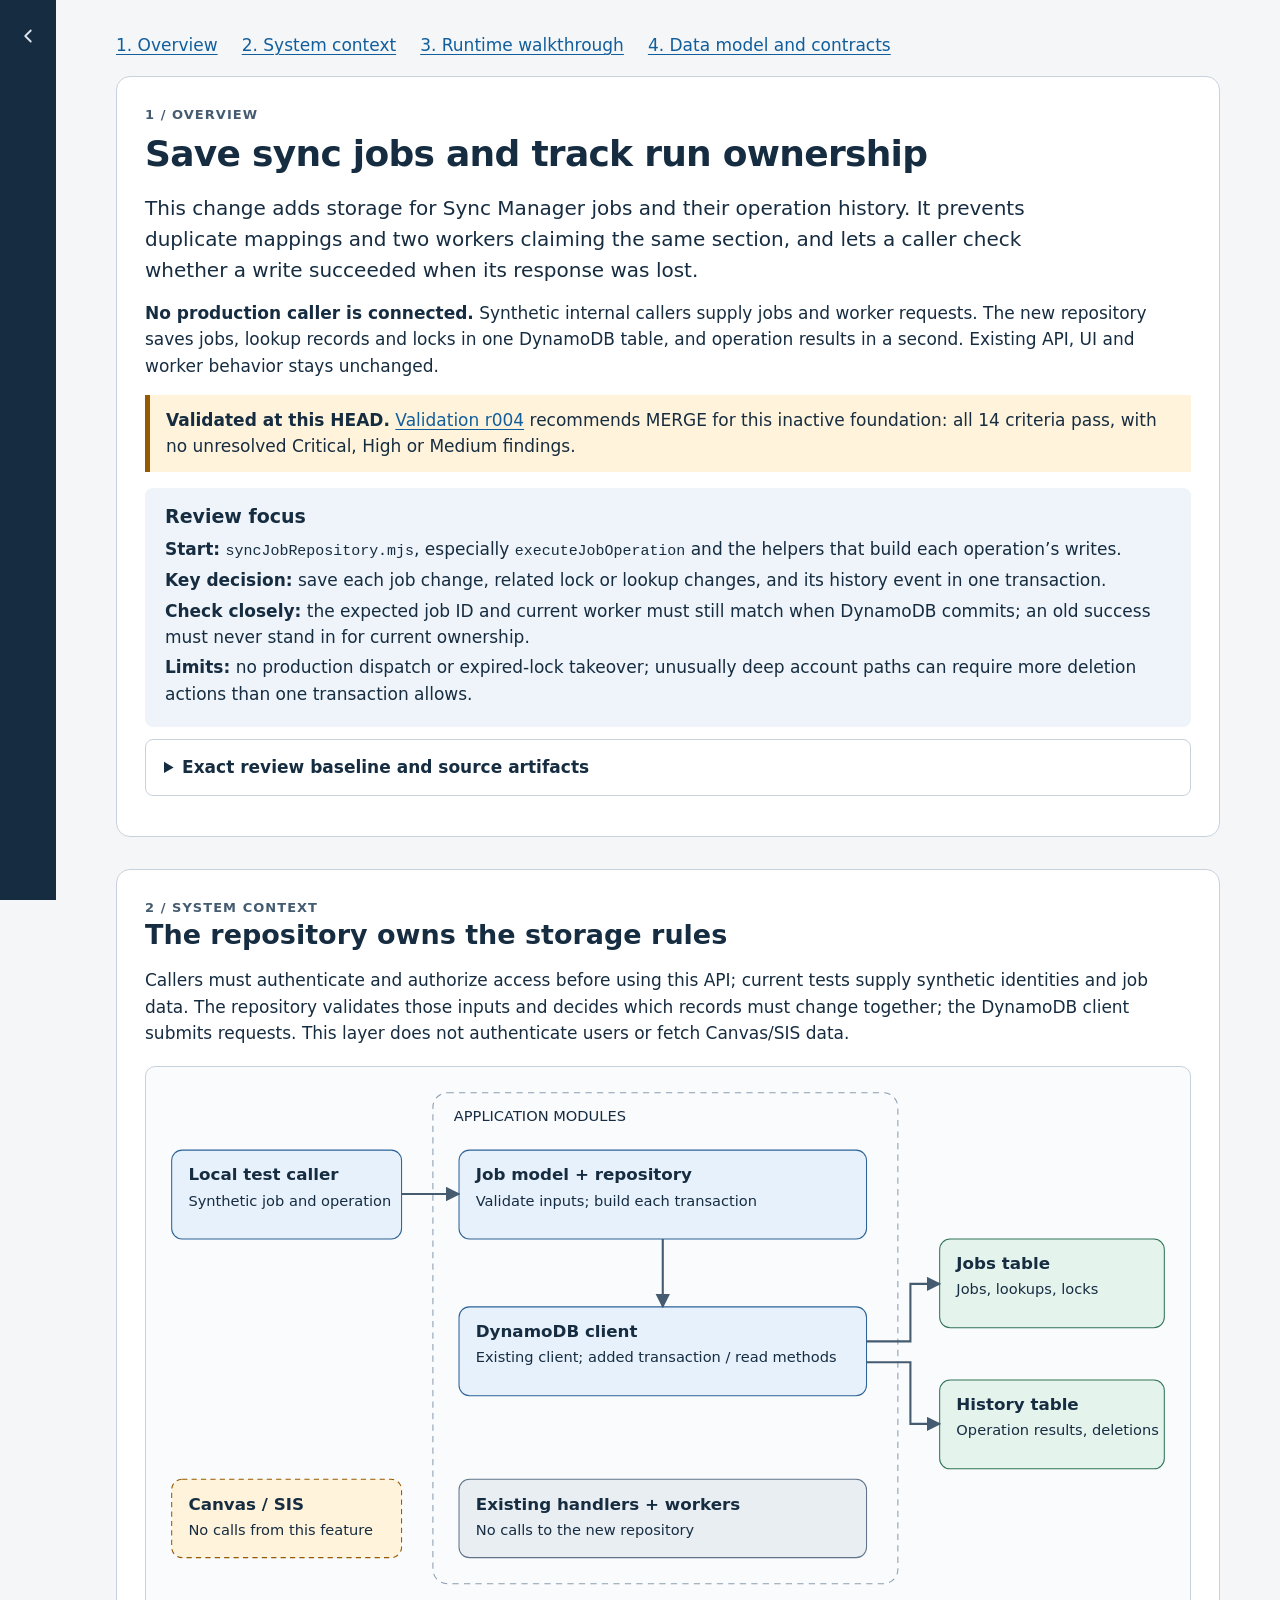
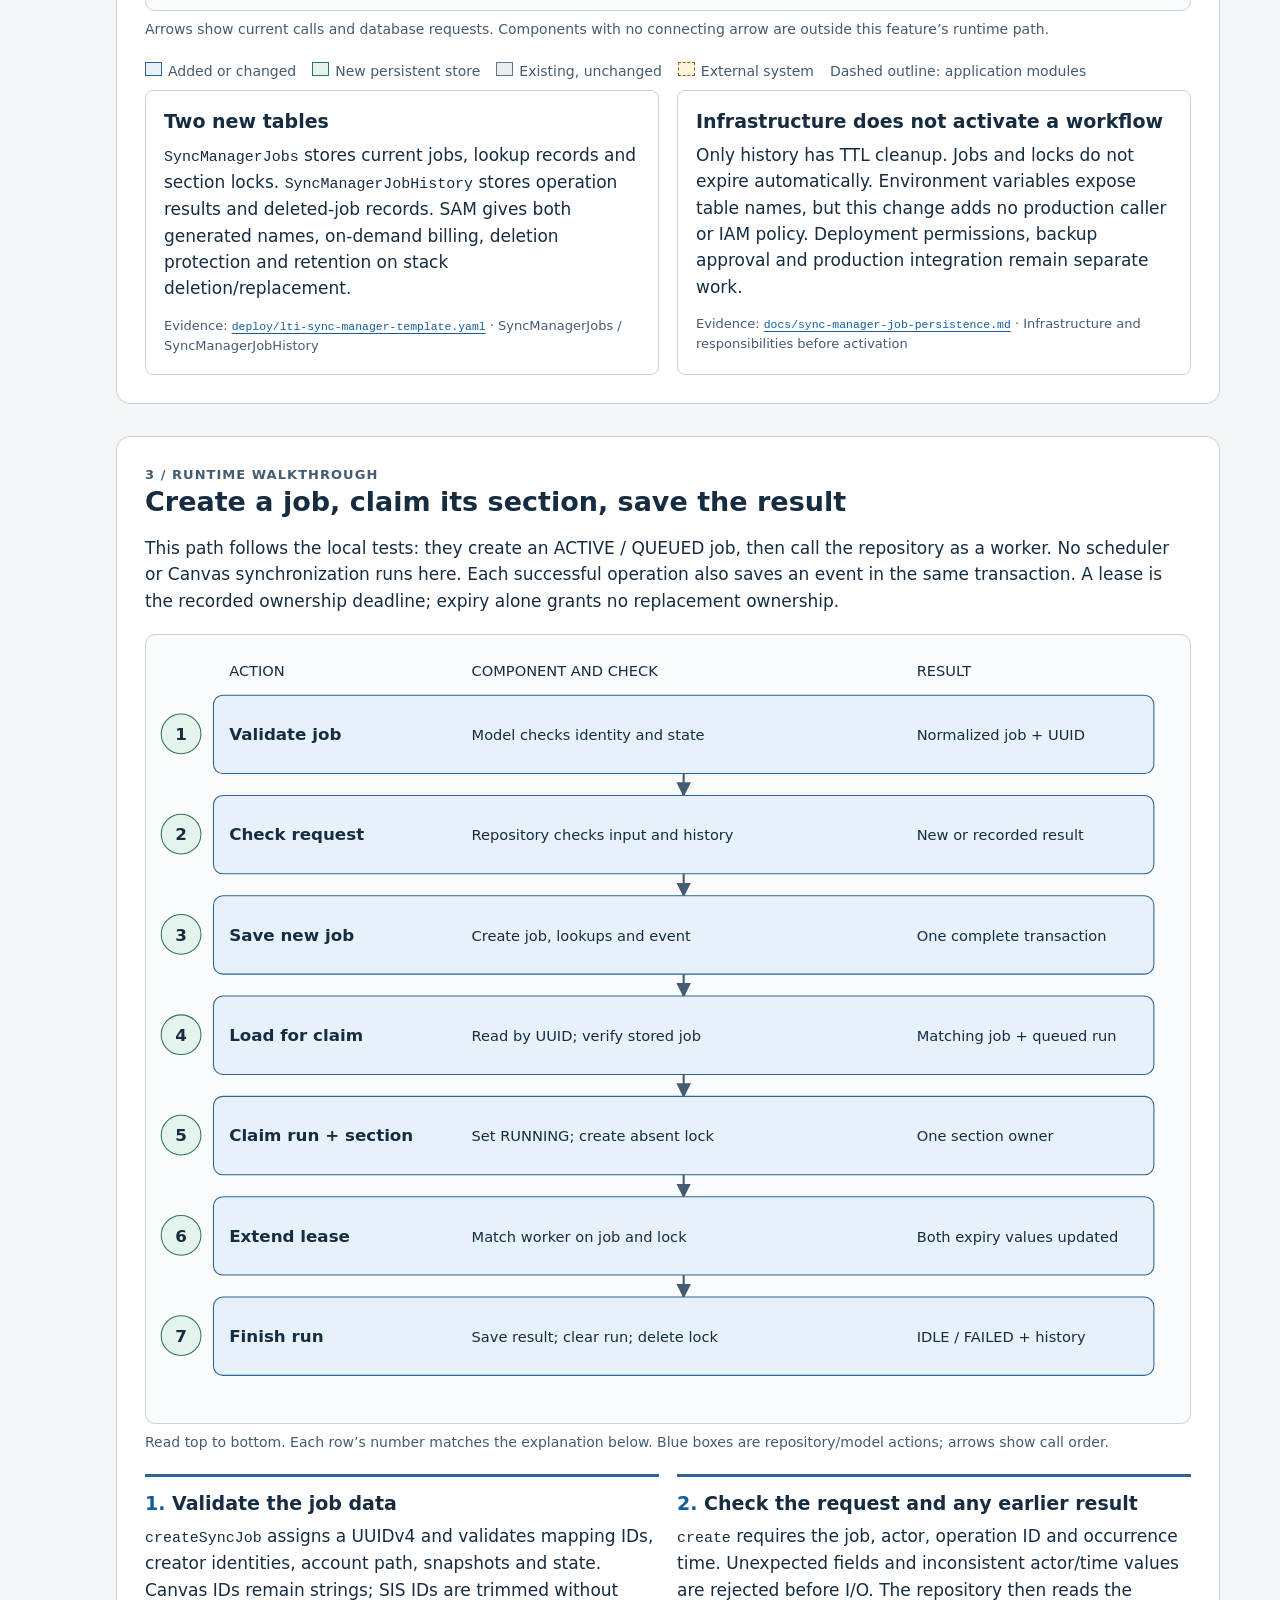
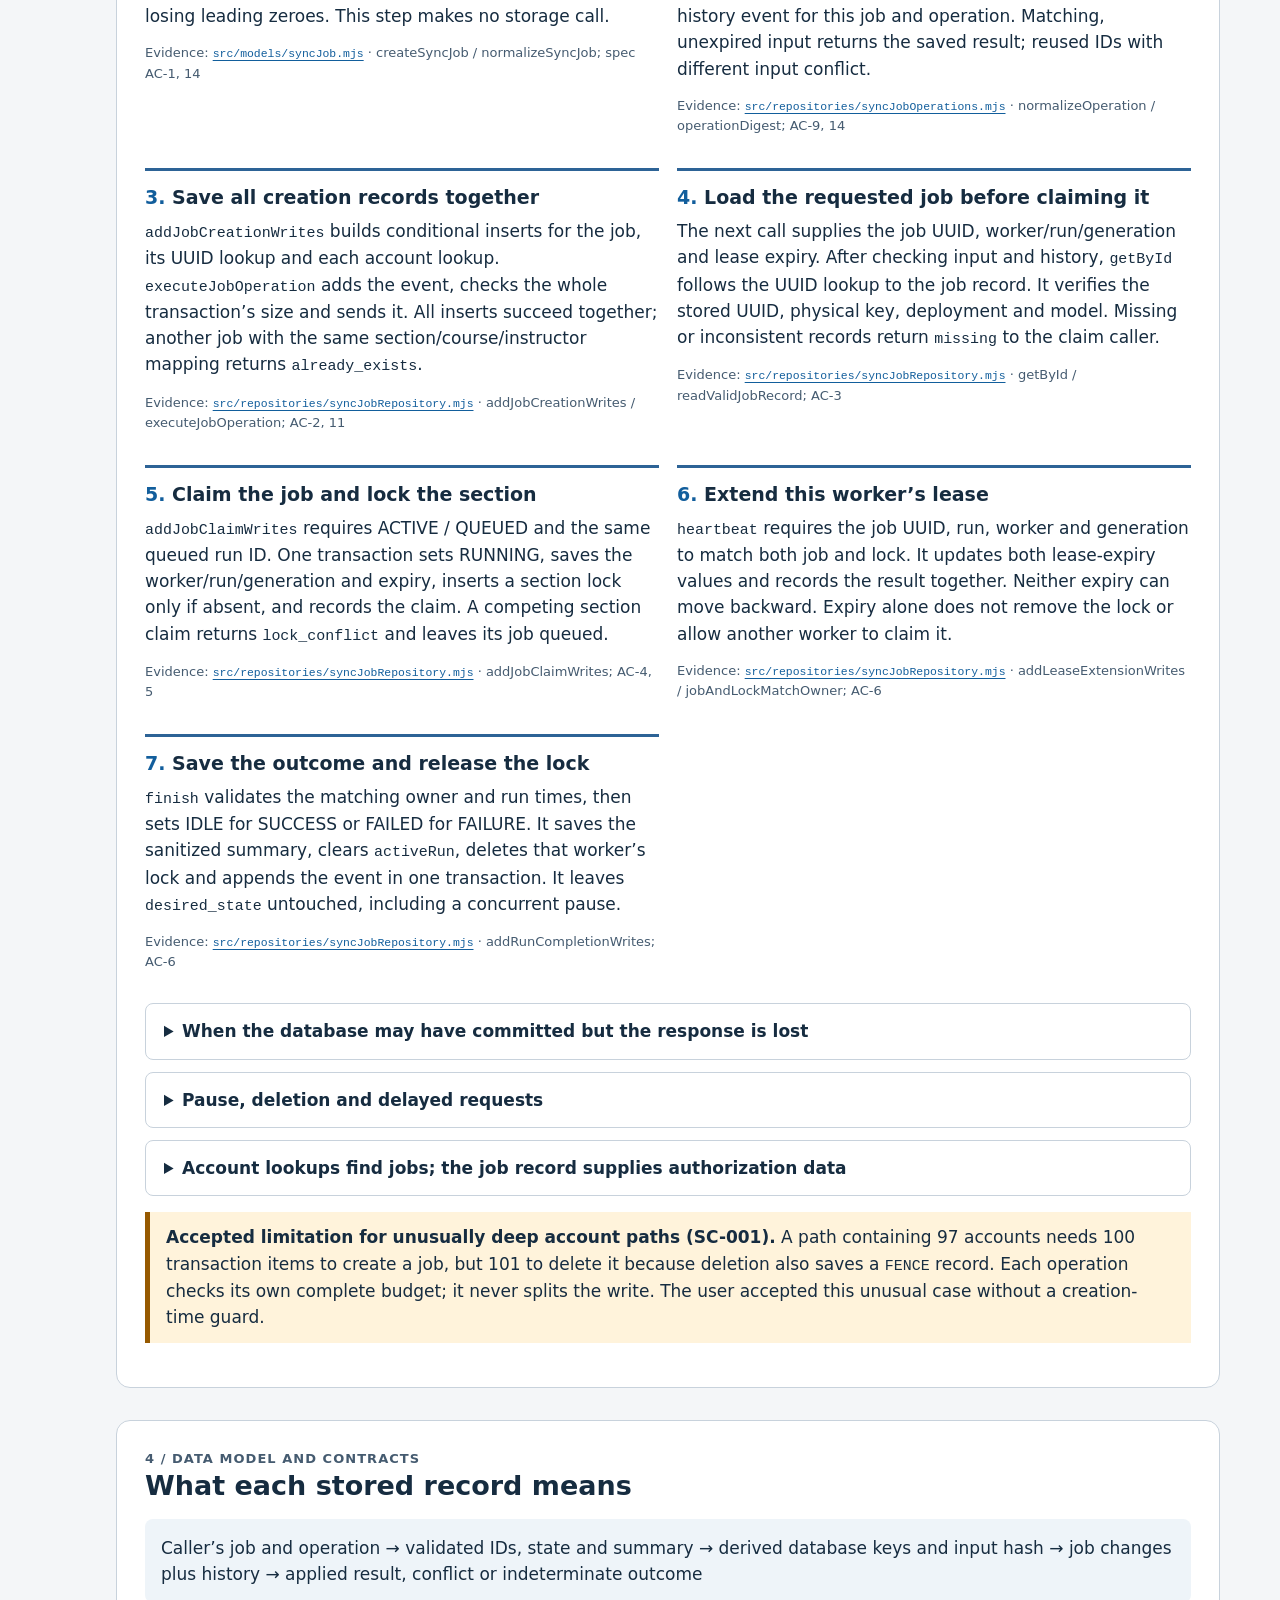
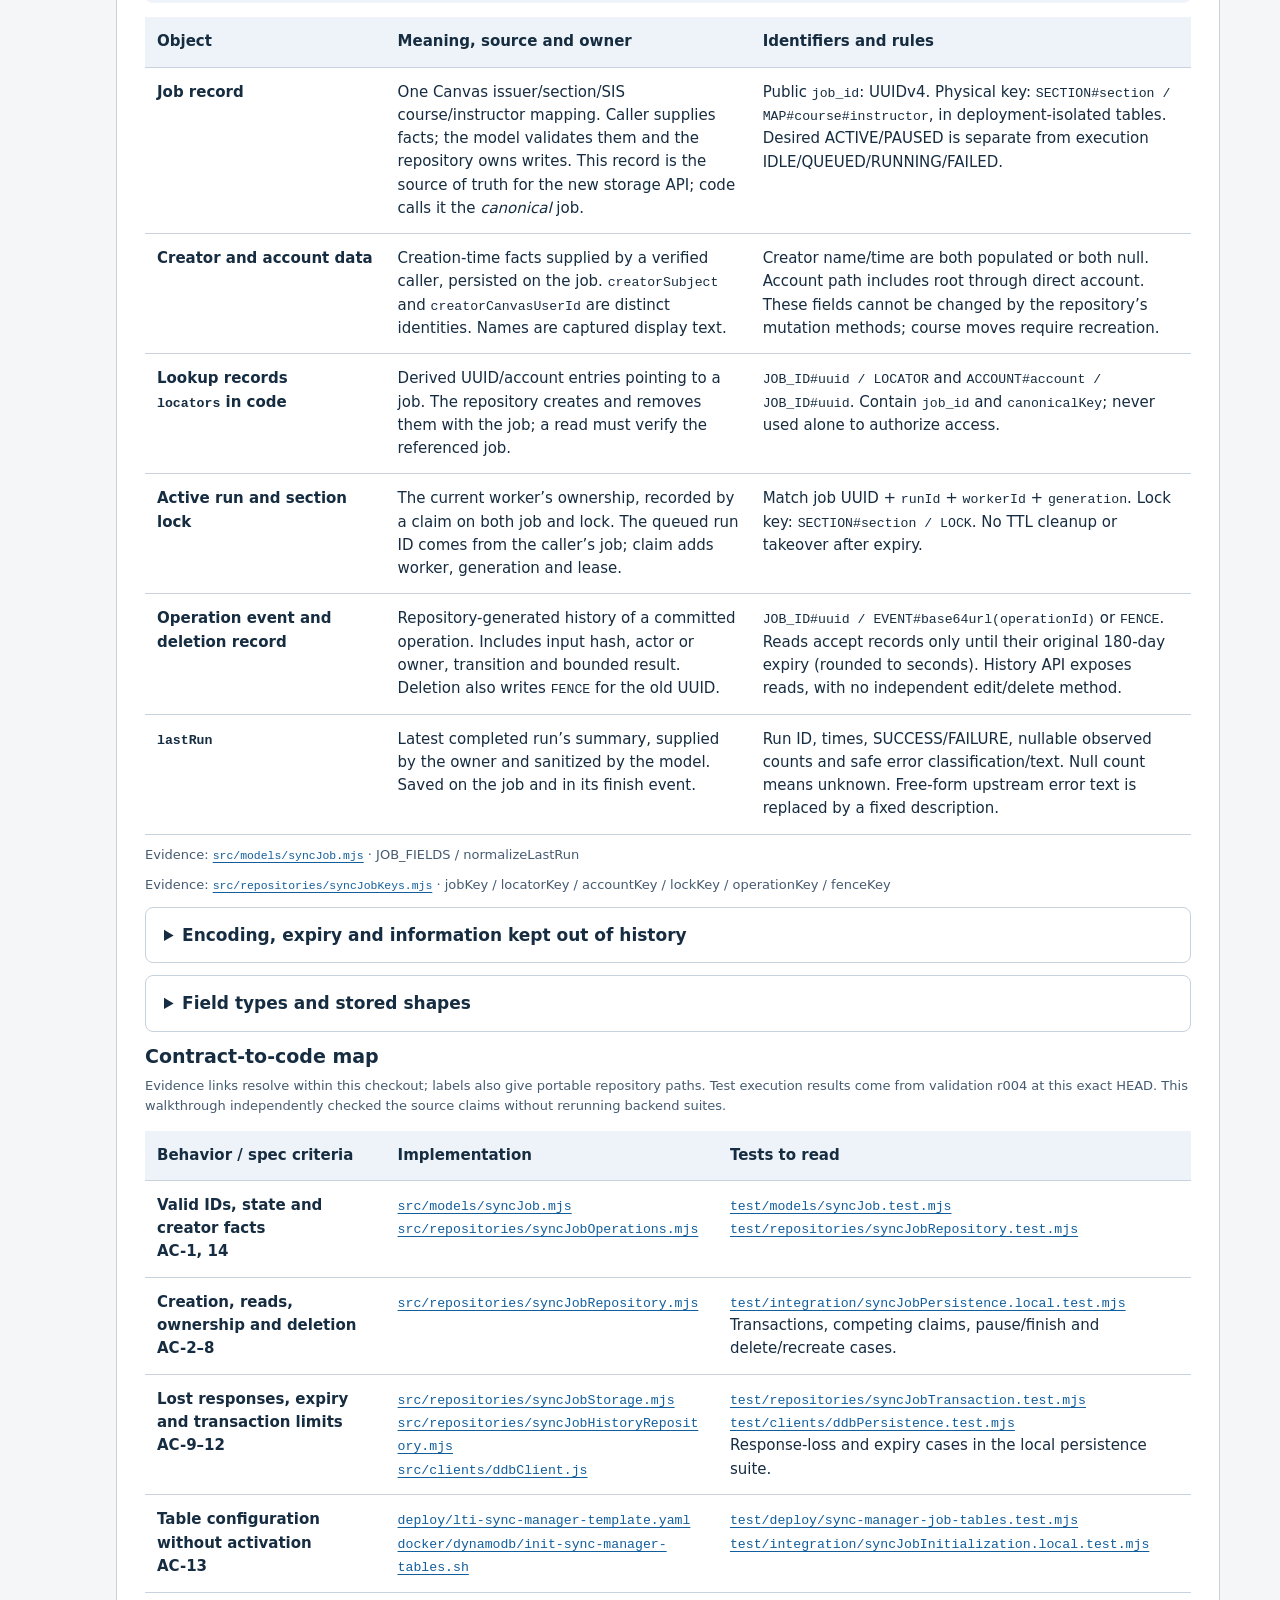
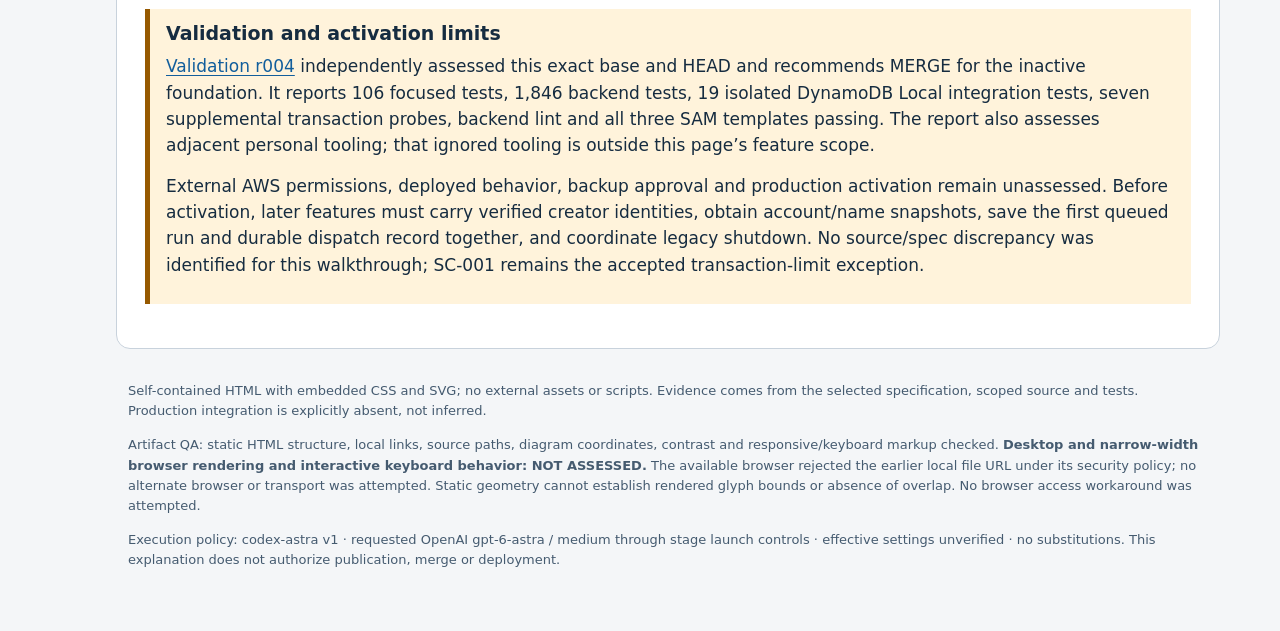
==== commit fd38bac1: "adds basic side nav" ====
--- a/orbit/sync-manager-job-persistence-foundation/walkthrough-r003.html
+++ b/orbit/sync-manager-job-persistence-foundation/walkthrough-r003.html
@@ -1,4 +1,4 @@
-<!doctype html><html lang="en"><head><meta charset="utf-8"><meta name="viewport" content="width=device-width,initial-scale=1"><title>Sync Manager job storage — review walkthrough r003</title><style>*{box-sizing:border-box}html{scroll-behavior:auto}body{margin:0;background:#f4f6f8;color:#162c40;font:17px/1.55 system-ui,-apple-system,BlinkMacSystemFont,"Segoe UI",sans-serif}main{max-width:1160px;margin:auto;padding:32px 28px}section{margin:0 0 32px;background:white;border:1px solid #c8d2dc;border-radius:14px;padding:28px;scroll-margin-top:20px}h1{font-size:36px;line-height:1.15;margin:8px 0 18px;letter-spacing:-.02em}h2{font-size:27px;line-height:1.25;margin:0 0 16px}h3{font-size:19px;line-height:1.3;margin:0 0 8px}p{margin:8px 0 14px}a{color:#125e9c;text-underline-offset:3px}a:hover{text-decoration-thickness:3px}a:focus-visible,summary:focus-visible,.diagram:focus-visible,.table-wrap:focus-visible{outline:3px solid #8b3800;outline-offset:4px}nav{display:flex;flex-wrap:wrap;gap:12px 24px;margin:0 0 18px}.eyebrow{color:#455b70;font-size:13px;font-weight:750;letter-spacing:.08em;text-transform:uppercase}.lead{font-size:20px;max-width:950px}.notice{border-left:5px solid #965900;background:#fff3db;padding:12px 16px;margin:16px 0}.focus{background:#eef4f9;padding:16px 20px;border-radius:8px}.focus p{margin:4px 0}.meta{font-size:13px;color:#455b70}.meta code{font-size:12px}.grid{display:grid;grid-template-columns:1fr 1fr;gap:18px}.card{border:1px solid #c8d2dc;border-radius:8px;padding:18px}.evidence{display:block;font-size:13px;color:#455b70;margin-top:10px}code{font-family:ui-monospace,SFMono-Regular,Consolas,monospace;font-size:.88em;overflow-wrap:anywhere}figure{margin:20px 0}.diagram{overflow-x:auto;border:1px solid #c8d2dc;border-radius:10px;background:#f9fbfd;padding:10px}svg{display:block;width:100%;min-width:770px;height:auto}svg text{font-family:system-ui,-apple-system,sans-serif;fill:#162c40;font-size:16px}svg .small{font-size:14px}svg .bold{font-weight:700}figcaption,.legend{font-size:14px;color:#455b70;margin:8px 0}.legend{display:flex;gap:16px;flex-wrap:wrap}.key:before{content:"";display:inline-block;width:15px;height:12px;margin-right:6px;border:1px solid #61758a;background:#e9eef3}.key.new:before{background:#e7f1fc;border-color:#2d6396}.key.store:before{background:#e5f3ed;border-color:#327559}.key.external:before{background:#fff3db;border-style:dashed;border-color:#965900}.steps{list-style:none;counter-reset:steps;padding:0;display:grid;grid-template-columns:1fr 1fr;gap:18px}.steps li{counter-increment:steps;border-top:3px solid #2d6396;padding:14px 0}.steps h3:before{content:counter(steps) ". ";color:#125e9c}details{border:1px solid #c8d2dc;border-radius:8px;padding:14px 18px;margin:12px 0}summary{cursor:pointer;font-weight:700}details[open] summary{margin-bottom:14px}.table-wrap{overflow-x:auto}table{border-collapse:collapse;width:100%;font-size:15px;min-width:760px}th,td{text-align:left;vertical-align:top;border-bottom:1px solid #c8d2dc;padding:13px 12px}thead th{background:#edf3f8}tbody th{width:23%}.lineage{background:#eef4f9;padding:16px;border-radius:8px}footer{font-size:13px;color:#455b70;padding:0 12px 28px}ul{padding-left:23px}.skip{position:absolute;top:-100px;background:white;padding:12px}.skip:focus{top:4px;left:4px} @media(max-width:700px){main{padding:18px 12px}section{padding:20px 16px}h1{font-size:29px}h2{font-size:24px}.lead{font-size:18px}.grid,.steps{grid-template-columns:1fr}nav{gap:10px 16px}}@media print{body{background:white}main{max-width:none;padding:0}section{break-inside:avoid;page-break-inside:auto}nav,.skip{display:none}details{break-inside:avoid}}</style></head><body><a class="skip" href="#overview">Skip to overview</a><main><nav aria-label="Walkthrough sections"><a href="#overview">1. Overview</a><a href="#context">2. System context</a><a href="#runtime">3. Runtime walkthrough</a><a href="#contracts">4. Data model and contracts</a></nav>
+<!doctype html><html lang="en"><head><meta charset="utf-8"><meta name="viewport" content="width=device-width,initial-scale=1"><title>Sync Manager job storage — review walkthrough r003</title><style>*{box-sizing:border-box}html{scroll-behavior:auto}body{margin:0;background:#f4f6f8;color:#162c40;font:17px/1.55 system-ui,-apple-system,BlinkMacSystemFont,"Segoe UI",sans-serif}main{max-width:1160px;margin:auto;padding:32px 28px}section{margin:0 0 32px;background:white;border:1px solid #c8d2dc;border-radius:14px;padding:28px;scroll-margin-top:20px}h1{font-size:36px;line-height:1.15;margin:8px 0 18px;letter-spacing:-.02em}h2{font-size:27px;line-height:1.25;margin:0 0 16px}h3{font-size:19px;line-height:1.3;margin:0 0 8px}p{margin:8px 0 14px}a{color:#125e9c;text-underline-offset:3px}a:hover{text-decoration-thickness:3px}a:focus-visible,summary:focus-visible,.diagram:focus-visible,.table-wrap:focus-visible{outline:3px solid #8b3800;outline-offset:4px}nav{display:flex;flex-wrap:wrap;gap:12px 24px;margin:0 0 18px}.eyebrow{color:#455b70;font-size:13px;font-weight:750;letter-spacing:.08em;text-transform:uppercase}.lead{font-size:20px;max-width:950px}.notice{border-left:5px solid #965900;background:#fff3db;padding:12px 16px;margin:16px 0}.focus{background:#eef4f9;padding:16px 20px;border-radius:8px}.focus p{margin:4px 0}.meta{font-size:13px;color:#455b70}.meta code{font-size:12px}.grid{display:grid;grid-template-columns:1fr 1fr;gap:18px}.card{border:1px solid #c8d2dc;border-radius:8px;padding:18px}.evidence{display:block;font-size:13px;color:#455b70;margin-top:10px}code{font-family:ui-monospace,SFMono-Regular,Consolas,monospace;font-size:.88em;overflow-wrap:anywhere}figure{margin:20px 0}.diagram{overflow-x:auto;border:1px solid #c8d2dc;border-radius:10px;background:#f9fbfd;padding:10px}svg{display:block;width:100%;min-width:770px;height:auto}svg text{font-family:system-ui,-apple-system,sans-serif;fill:#162c40;font-size:16px}svg .small{font-size:14px}svg .bold{font-weight:700}figcaption,.legend{font-size:14px;color:#455b70;margin:8px 0}.legend{display:flex;gap:16px;flex-wrap:wrap}.key:before{content:"";display:inline-block;width:15px;height:12px;margin-right:6px;border:1px solid #61758a;background:#e9eef3}.key.new:before{background:#e7f1fc;border-color:#2d6396}.key.store:before{background:#e5f3ed;border-color:#327559}.key.external:before{background:#fff3db;border-style:dashed;border-color:#965900}.steps{list-style:none;counter-reset:steps;padding:0;display:grid;grid-template-columns:1fr 1fr;gap:18px}.steps li{counter-increment:steps;border-top:3px solid #2d6396;padding:14px 0}.steps h3:before{content:counter(steps) ". ";color:#125e9c}details{border:1px solid #c8d2dc;border-radius:8px;padding:14px 18px;margin:12px 0}summary{cursor:pointer;font-weight:700}details[open] summary{margin-bottom:14px}.table-wrap{overflow-x:auto}table{border-collapse:collapse;width:100%;font-size:15px;min-width:760px}th,td{text-align:left;vertical-align:top;border-bottom:1px solid #c8d2dc;padding:13px 12px}thead th{background:#edf3f8}tbody th{width:23%}.lineage{background:#eef4f9;padding:16px;border-radius:8px}footer{font-size:13px;color:#455b70;padding:0 12px 28px}ul{padding-left:23px}.skip{position:absolute;top:-100px;background:white;padding:12px}.skip:focus{top:4px;left:4px}.sidenav{position:fixed;top:0;left:0;width:56px;height:100vh;background:#162c40;display:flex;flex-direction:column;align-items:center;margin:0;padding:16px 0;z-index:20}.sidenav a{position:relative;display:flex;align-items:center;justify-content:center;width:40px;height:40px;border-radius:8px;color:#dbe6f0;text-decoration:none}.sidenav a:hover{background:#24405a;color:white}.sidenav a:focus-visible{outline:3px solid #8b3800;outline-offset:2px}.sidenav svg{display:block;width:22px;height:22px;min-width:0}.sidenav .label{position:absolute;left:52px;white-space:nowrap;background:#162c40;color:white;font-size:13px;padding:6px 10px;border-radius:6px;opacity:0;pointer-events:none;transition:opacity .12s}.sidenav a:hover .label,.sidenav a:focus-visible .label{opacity:1}body{padding-left:56px} @media(max-width:700px){main{padding:18px 12px}section{padding:20px 16px}h1{font-size:29px}h2{font-size:24px}.lead{font-size:18px}.grid,.steps{grid-template-columns:1fr}nav{gap:10px 16px}.sidenav{width:100%;height:auto;flex-direction:row;justify-content:flex-start;padding:8px 12px}.sidenav a{width:auto;padding:0 6px}.sidenav svg{width:20px;height:20px}.sidenav .label{position:static;opacity:1;background:none;color:#dbe6f0;padding:0 0 0 8px}body{padding-left:0}}@media print{body{background:white;padding-left:0}main{max-width:none;padding:0}section{break-inside:avoid;page-break-inside:auto}nav,.skip,.sidenav{display:none}details{break-inside:avoid}}</style></head><body><nav class="sidenav" aria-label="Site navigation"><a href="../../index.html" aria-label="Back to all artifacts"><svg viewBox="0 0 24 24" fill="none" stroke="currentColor" stroke-width="2" stroke-linecap="round" stroke-linejoin="round" aria-hidden="true"><path d="M15 18l-6-6 6-6"/></svg><span class="label">All artifacts</span></a></nav><a class="skip" href="#overview">Skip to overview</a><main><nav aria-label="Walkthrough sections"><a href="#overview">1. Overview</a><a href="#context">2. System context</a><a href="#runtime">3. Runtime walkthrough</a><a href="#contracts">4. Data model and contracts</a></nav>
 <section id="overview" aria-labelledby="overview-heading"><div class="eyebrow">1 / Overview</div><h1 id="overview-heading">Save sync jobs and track run ownership</h1><p class="lead">This change adds storage for Sync Manager jobs and their operation history. It prevents duplicate mappings and two workers claiming the same section, and lets a caller check whether a write succeeded when its response was lost.</p><p><strong>No production caller is connected.</strong> Synthetic internal callers supply jobs and worker requests. The new repository saves jobs, lookup records and locks in one DynamoDB table, and operation results in a second. Existing API, UI and worker behavior stays unchanged.</p><div class="notice"><strong>Validated at this HEAD.</strong> <a href="../validation/validation-r004.md">Validation r004</a> recommends MERGE for this inactive foundation: all 14 criteria pass, with no unresolved Critical, High or Medium findings.</div><div class="focus"><h3>Review focus</h3><p><strong>Start:</strong> <code>syncJobRepository.mjs</code>, especially <code>executeJobOperation</code> and the helpers that build each operation’s writes.</p><p><strong>Key decision:</strong> save each job change, related lock or lookup changes, and its history event in one transaction.</p><p><strong>Check closely:</strong> the expected job ID and current worker must still match when DynamoDB commits; an old success must never stand in for current ownership.</p><p><strong>Limits:</strong> no production dispatch or expired-lock takeover; unusually deep account paths can require more deletion actions than one transaction allows.</p></div><details><summary>Exact review baseline and source artifacts</summary><p class="meta"><strong>Scope:</strong> full feature; no parent slices.<br><strong>BASE_REF:</strong> <code>d268d46f280cad1e3c72d91710f0715aad448614</code><br><strong>HEAD_REF:</strong> <code>688cba8c1a15430df081d29bf8e51b1354ecb012</code><br><strong>HEAD tree:</strong> <code>2defd126bb9c36b8cdbaefd891c8d96a2181274a</code><br><strong>Generated:</strong> 2026-09-18T01:47:40+00:00 · approved <a href="../specification/spec-r002.md">spec r002</a> · <a href="../run.md">run index</a></p></details></section>
 <section id="context" aria-labelledby="context-heading"><div class="eyebrow">2 / System context</div><h2 id="context-heading">The repository owns the storage rules</h2><p>Callers must authenticate and authorize access before using this API; current tests supply synthetic identities and job data. The repository validates those inputs and decides which records must change together; the DynamoDB client submits requests. This layer does not authenticate users or fetch Canvas/SIS data.</p><figure><div class="diagram" tabindex="0" role="region" aria-label="System diagram; scroll horizontally on narrow screens"><svg viewBox="0 0 980 500" role="img" aria-labelledby="context-title context-desc"><title id="context-title">New storage modules and their current callers</title><desc id="context-desc">Local tests call the new job model and repository. The repository uses the existing DynamoDB client with added methods to read and write two new tables. Existing application handlers and workers are not connected to this repository; Canvas and SIS are not called.</desc><defs><marker id="context-arrow" viewBox="0 0 10 10" refX="9" refY="5" markerWidth="7" markerHeight="7" orient="auto"><path d="M0 0 L10 5 L0 10z" fill="#455b70"/></marker></defs><rect x="265" y="15" width="445" height="470" rx="14" fill="none" stroke="#8b9eb0" stroke-dasharray="6 5"/><text x="285" y="42" class="small">APPLICATION MODULES</text><rect x="15" y="70" width="220" height="85" rx="10" fill="#e7f1fc" stroke="#2d6396"/><text x="31" y="99" class="bold">Local test caller</text><text x="31" y="123" class="small">Synthetic job and operation</text><rect x="290" y="70" width="390" height="85" rx="10" fill="#e7f1fc" stroke="#2d6396"/><text x="306" y="99" class="bold">Job model + repository</text><text x="306" y="123" class="small">Validate inputs; build each transaction</text><rect x="290" y="220" width="390" height="85" rx="10" fill="#e7f1fc" stroke="#2d6396"/><text x="306" y="249" class="bold">DynamoDB client</text><text x="306" y="273" class="small">Existing client; added transaction / read methods</text><rect x="750" y="155" width="215" height="85" rx="10" fill="#e5f3ed" stroke="#327559"/><text x="766" y="184" class="bold">Jobs table</text><text x="766" y="208" class="small">Jobs, lookups, locks</text><rect x="750" y="290" width="215" height="85" rx="10" fill="#e5f3ed" stroke="#327559"/><text x="766" y="319" class="bold">History table</text><text x="766" y="343" class="small">Operation results, deletions</text><rect x="290" y="385" width="390" height="75" rx="10" fill="#e9eef3" stroke="#61758a"/><text x="306" y="414" class="bold">Existing handlers + workers</text><text x="306" y="438" class="small">No calls to the new repository</text><rect x="15" y="385" width="220" height="75" rx="10" fill="#fff3db" stroke="#965900" stroke-dasharray="5 4"/><text x="31" y="414" class="bold">Canvas / SIS</text><text x="31" y="438" class="small">No calls from this feature</text><path d="M235 112 H290" fill="none" stroke="#455b70" stroke-width="2" marker-end="url(#context-arrow)"/><path d="M485 155 V220" fill="none" stroke="#455b70" stroke-width="2" marker-end="url(#context-arrow)"/><path d="M680 253 H722 V198 H750" fill="none" stroke="#455b70" stroke-width="2" marker-end="url(#context-arrow)"/><path d="M680 273 H722 V332 H750" fill="none" stroke="#455b70" stroke-width="2" marker-end="url(#context-arrow)"/></svg></div><figcaption>Arrows show current calls and database requests. Components with no connecting arrow are outside this feature’s runtime path.</figcaption></figure><div class="legend" aria-label="Diagram legend"><span class="key new">Added or changed</span><span class="key store">New persistent store</span><span class="key">Existing, unchanged</span><span class="key external">External system</span><span>Dashed outline: application modules</span></div><div class="grid"><div class="card"><h3>Two new tables</h3><p><code>SyncManagerJobs</code> stores current jobs, lookup records and section locks. <code>SyncManagerJobHistory</code> stores operation results and deleted-job records. SAM gives both generated names, on-demand billing, deletion protection and retention on stack deletion/replacement.</p><span class="evidence">Evidence: <a href="../../../../../deploy/lti-sync-manager-template.yaml"><code>deploy/lti-sync-manager-template.yaml</code></a> · SyncManagerJobs / SyncManagerJobHistory</span></div><div class="card"><h3>Infrastructure does not activate a workflow</h3><p>Only history has TTL cleanup. Jobs and locks do not expire automatically. Environment variables expose table names, but this change adds no production caller or IAM policy. Deployment permissions, backup approval and production integration remain separate work.</p><span class="evidence">Evidence: <a href="../../../../../docs/sync-manager-job-persistence.md"><code>docs/sync-manager-job-persistence.md</code></a> · Infrastructure and responsibilities before activation</span></div></div></section>
 <section id="runtime" aria-labelledby="runtime-heading"><div class="eyebrow">3 / Runtime walkthrough</div><h2 id="runtime-heading">Create a job, claim its section, save the result</h2><p>This path follows the local tests: they create an ACTIVE / QUEUED job, then call the repository as a worker. No scheduler or Canvas synchronization runs here. Each successful operation also saves an event in the same transaction. A lease is the recorded ownership deadline; expiry alone grants no replacement ownership.</p><figure><div class="diagram" tabindex="0" role="region" aria-label="Numbered runtime diagram; scroll horizontally on narrow screens"><svg viewBox="0 0 980 735" role="img" aria-labelledby="runtime-title runtime-desc"><title id="runtime-title">A local test creates, claims and completes a sync job</title><desc id="runtime-desc">Seven steps show input validation, replay checks, creation, verified lookup, claiming a section, extending ownership and completion. Writes update the job and related records together with an operation event. The text below explains each step and the failure paths.</desc><defs><marker id="runtime-arrow" viewBox="0 0 10 10" refX="9" refY="5" markerWidth="7" markerHeight="7" orient="auto"><path d="M0 0 L10 5 L0 10z" fill="#455b70"/></marker></defs><text x="70" y="30" class="small">ACTION</text><text x="302" y="30" class="small">COMPONENT AND CHECK</text><text x="728" y="30" class="small">RESULT</text><rect x="55" y="48" width="900" height="75" rx="9" fill="#e7f1fc" stroke="#2d6396"/><circle cx="24" cy="85" r="19" fill="#e5f3ed" stroke="#327559"/><text x="24" y="91" text-anchor="middle" class="bold">1</text><text x="70" y="91" class="bold">Validate job</text><text x="302" y="91" class="small">Model checks identity and state</text><text x="728" y="91" class="small">Normalized job + UUID</text><path d="M505 123 V144" fill="none" stroke="#455b70" stroke-width="2" marker-end="url(#runtime-arrow)"/><rect x="55" y="144" width="900" height="75" rx="9" fill="#e7f1fc" stroke="#2d6396"/><circle cx="24" cy="181" r="19" fill="#e5f3ed" stroke="#327559"/><text x="24" y="187" text-anchor="middle" class="bold">2</text><text x="70" y="187" class="bold">Check request</text><text x="302" y="187" class="small">Repository checks input and history</text><text x="728" y="187" class="small">New or recorded result</text><path d="M505 219 V240" fill="none" stroke="#455b70" stroke-width="2" marker-end="url(#runtime-arrow)"/><rect x="55" y="240" width="900" height="75" rx="9" fill="#e7f1fc" stroke="#2d6396"/><circle cx="24" cy="277" r="19" fill="#e5f3ed" stroke="#327559"/><text x="24" y="283" text-anchor="middle" class="bold">3</text><text x="70" y="283" class="bold">Save new job</text><text x="302" y="283" class="small">Create job, lookups and event</text><text x="728" y="283" class="small">One complete transaction</text><path d="M505 315 V336" fill="none" stroke="#455b70" stroke-width="2" marker-end="url(#runtime-arrow)"/><rect x="55" y="336" width="900" height="75" rx="9" fill="#e7f1fc" stroke="#2d6396"/><circle cx="24" cy="373" r="19" fill="#e5f3ed" stroke="#327559"/><text x="24" y="379" text-anchor="middle" class="bold">4</text><text x="70" y="379" class="bold">Load for claim</text><text x="302" y="379" class="small">Read by UUID; verify stored job</text><text x="728" y="379" class="small">Matching job + queued run</text><path d="M505 411 V432" fill="none" stroke="#455b70" stroke-width="2" marker-end="url(#runtime-arrow)"/><rect x="55" y="432" width="900" height="75" rx="9" fill="#e7f1fc" stroke="#2d6396"/><circle cx="24" cy="469" r="19" fill="#e5f3ed" stroke="#327559"/><text x="24" y="475" text-anchor="middle" class="bold">5</text><text x="70" y="475" class="bold">Claim run + section</text><text x="302" y="475" class="small">Set RUNNING; create absent lock</text><text x="728" y="475" class="small">One section owner</text><path d="M505 507 V528" fill="none" stroke="#455b70" stroke-width="2" marker-end="url(#runtime-arrow)"/><rect x="55" y="528" width="900" height="75" rx="9" fill="#e7f1fc" stroke="#2d6396"/><circle cx="24" cy="565" r="19" fill="#e5f3ed" stroke="#327559"/><text x="24" y="571" text-anchor="middle" class="bold">6</text><text x="70" y="571" class="bold">Extend lease</text><text x="302" y="571" class="small">Match worker on job and lock</text><text x="728" y="571" class="small">Both expiry values updated</text><path d="M505 603 V624" fill="none" stroke="#455b70" stroke-width="2" marker-end="url(#runtime-arrow)"/><rect x="55" y="624" width="900" height="75" rx="9" fill="#e7f1fc" stroke="#2d6396"/><circle cx="24" cy="661" r="19" fill="#e5f3ed" stroke="#327559"/><text x="24" y="667" text-anchor="middle" class="bold">7</text><text x="70" y="667" class="bold">Finish run</text><text x="302" y="667" class="small">Save result; clear run; delete lock</text><text x="728" y="667" class="small">IDLE / FAILED + history</text></svg></div><figcaption>Read top to bottom. Each row’s number matches the explanation below. Blue boxes are repository/model actions; arrows show call order.</figcaption></figure><ol class="steps">
